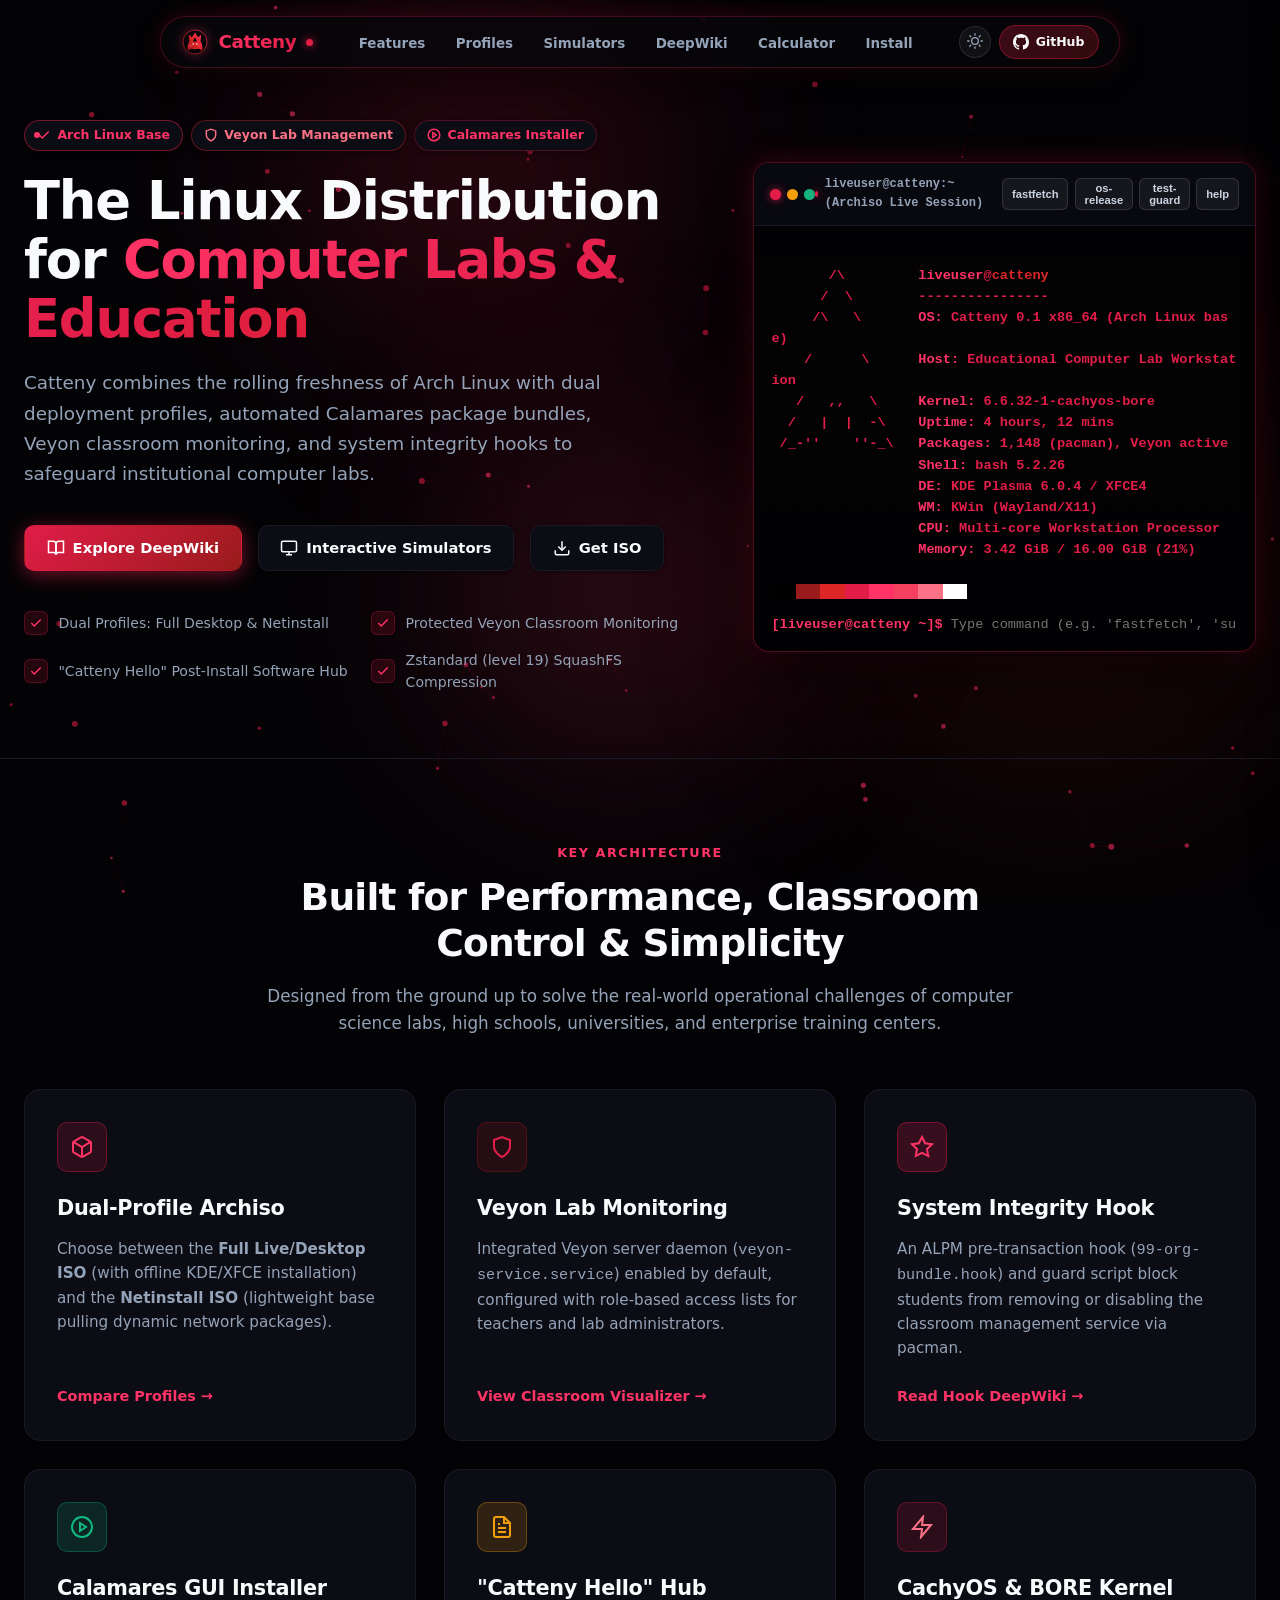
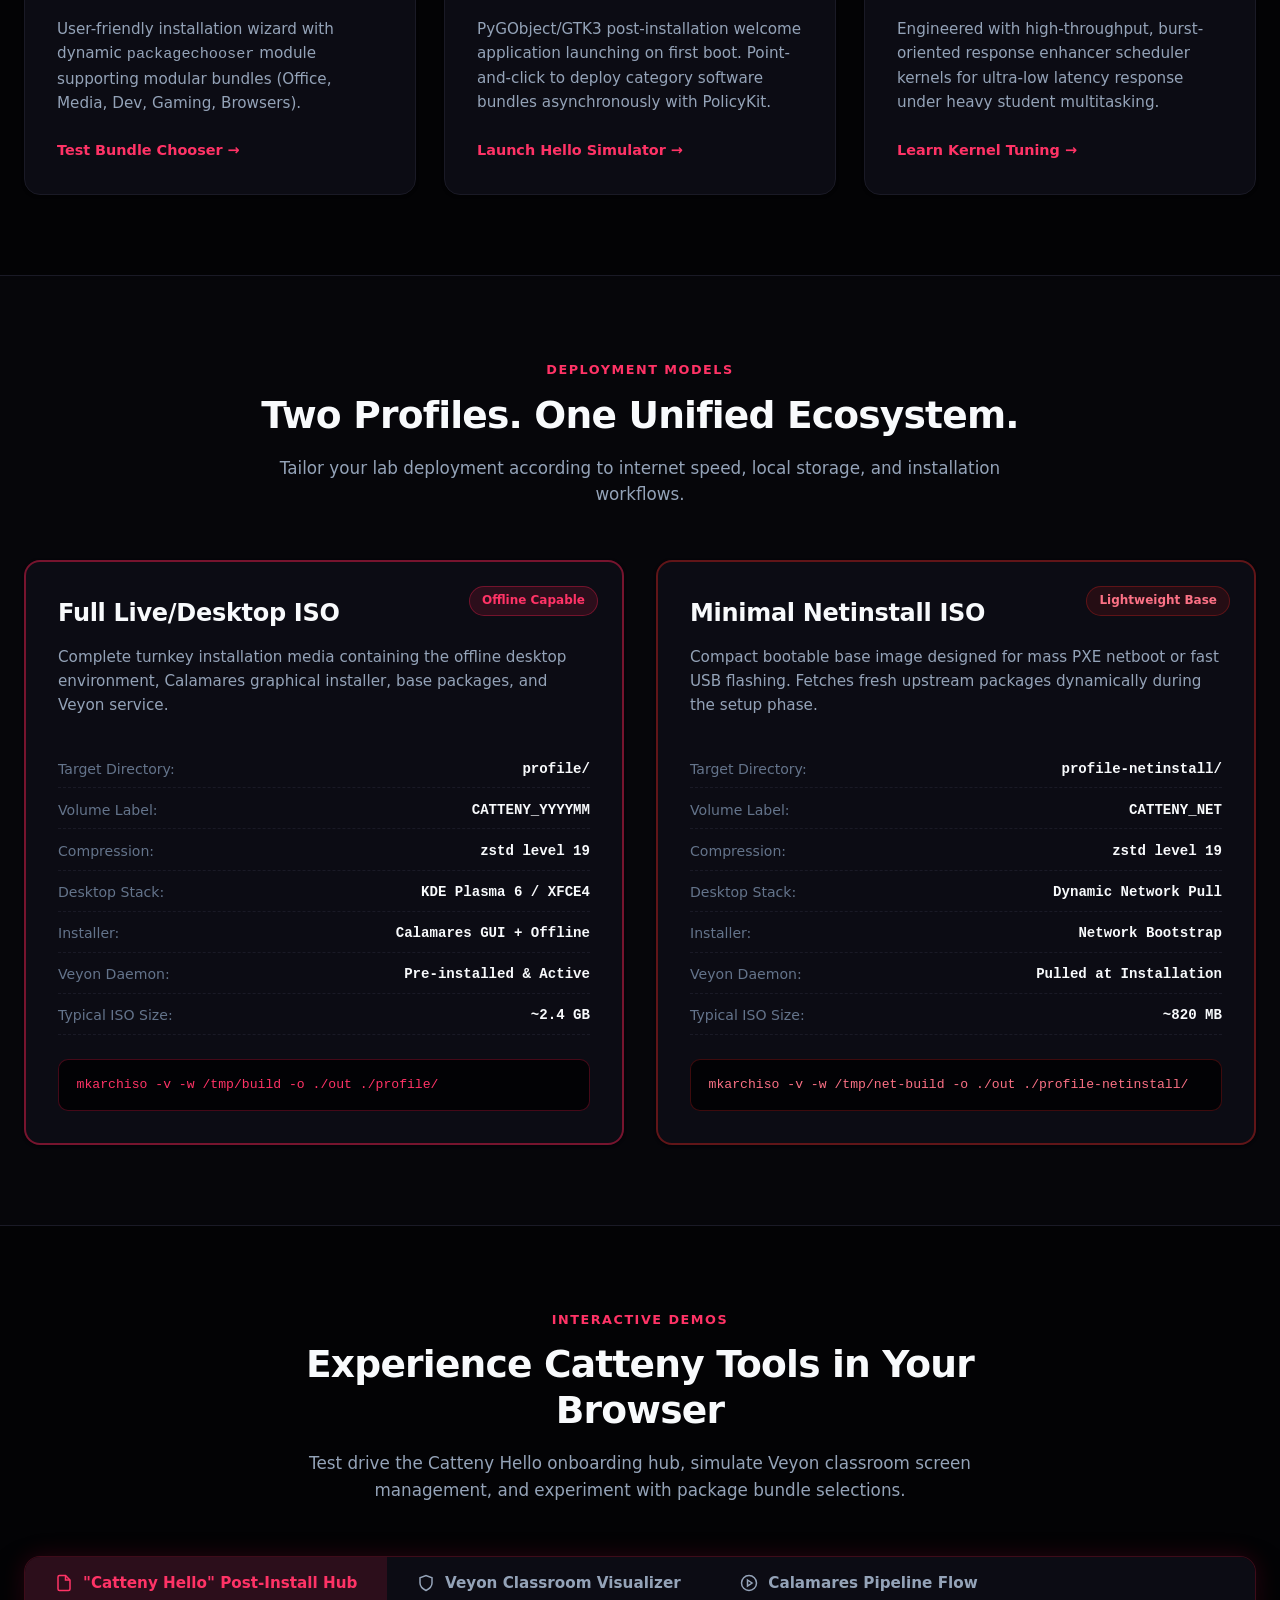
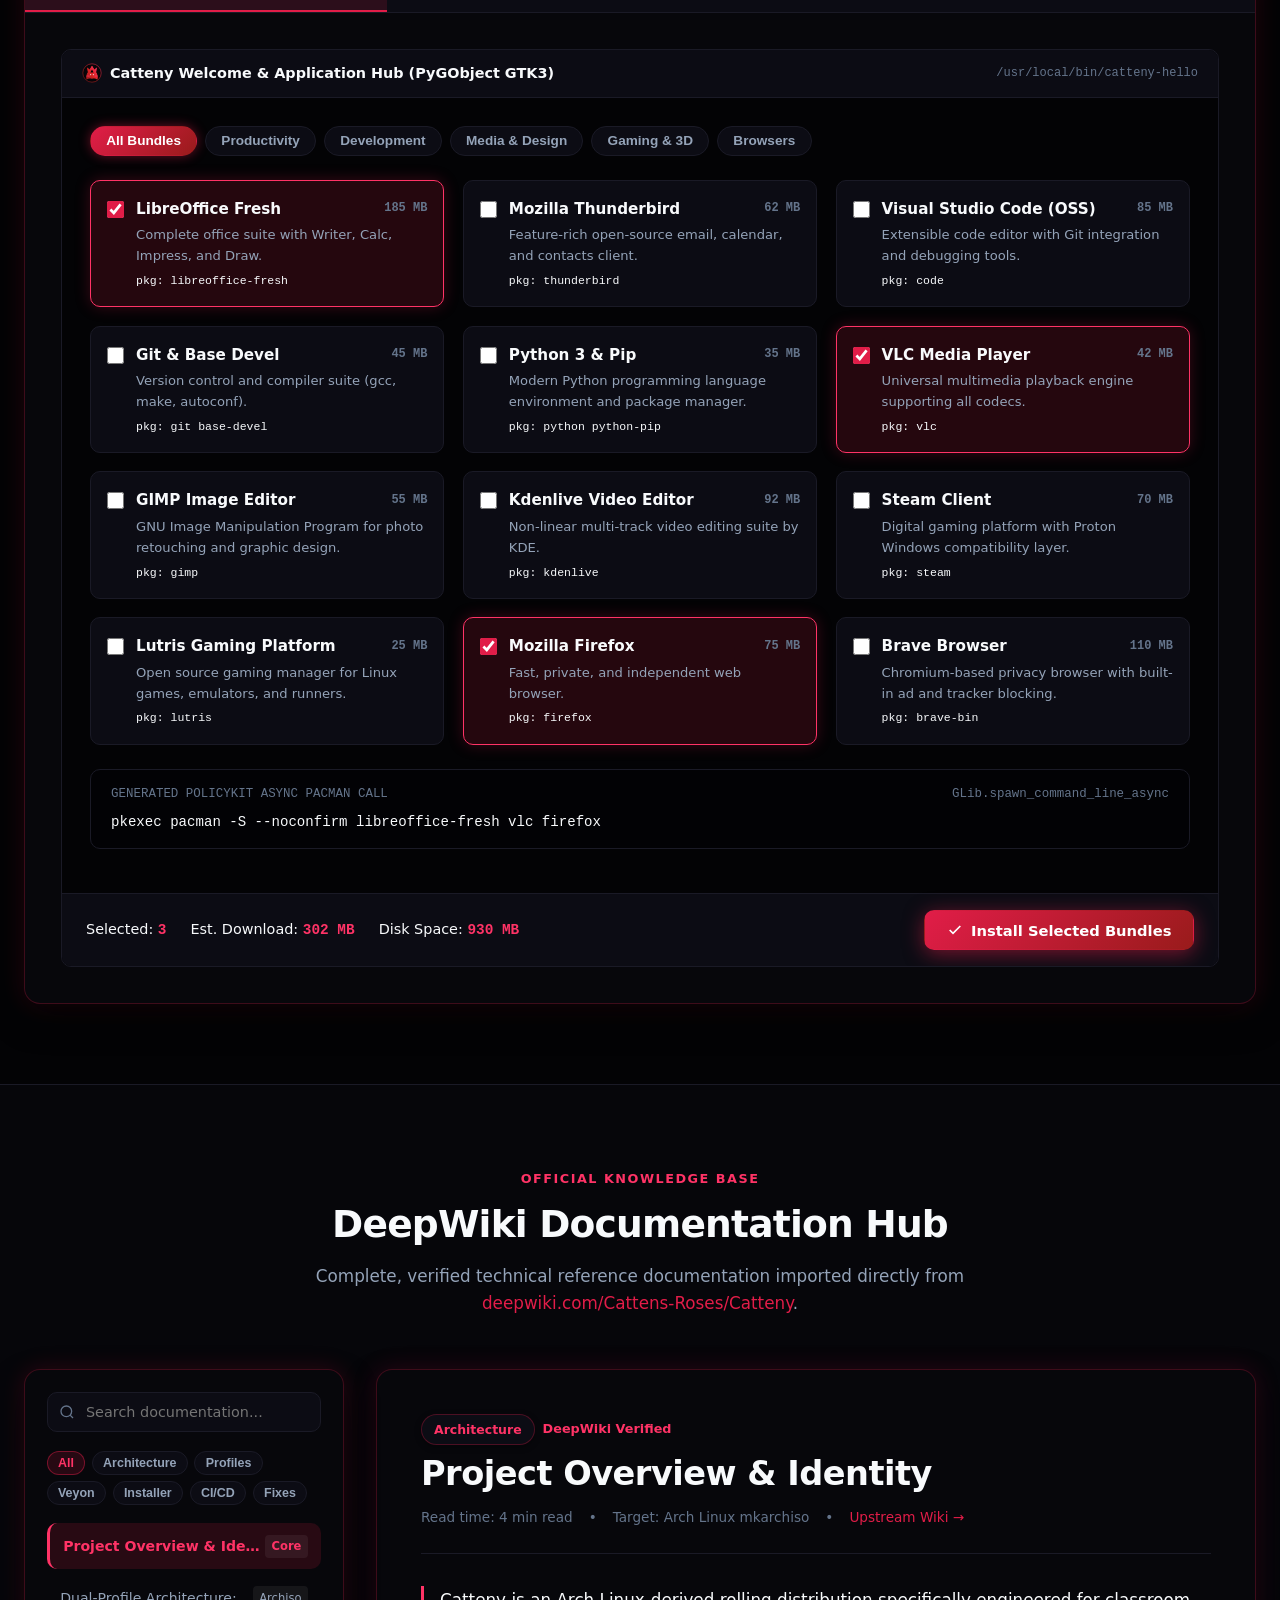
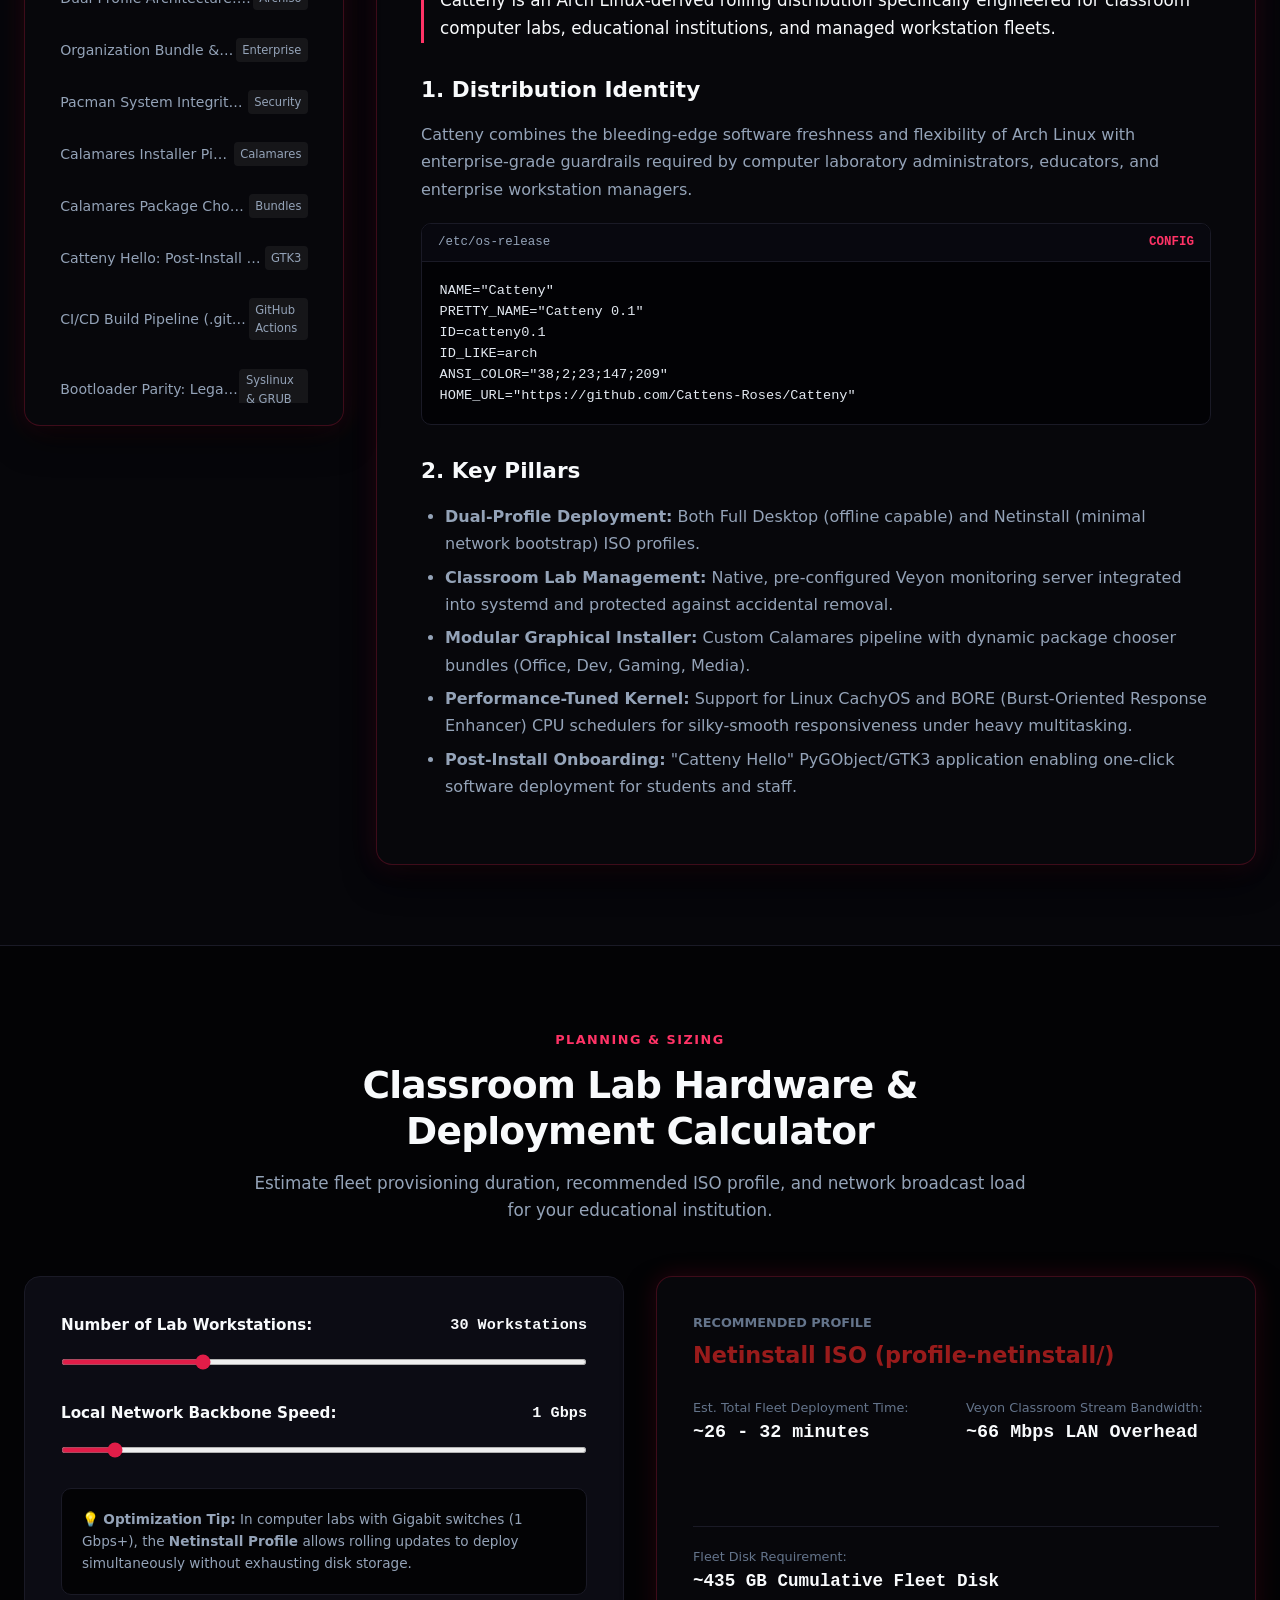
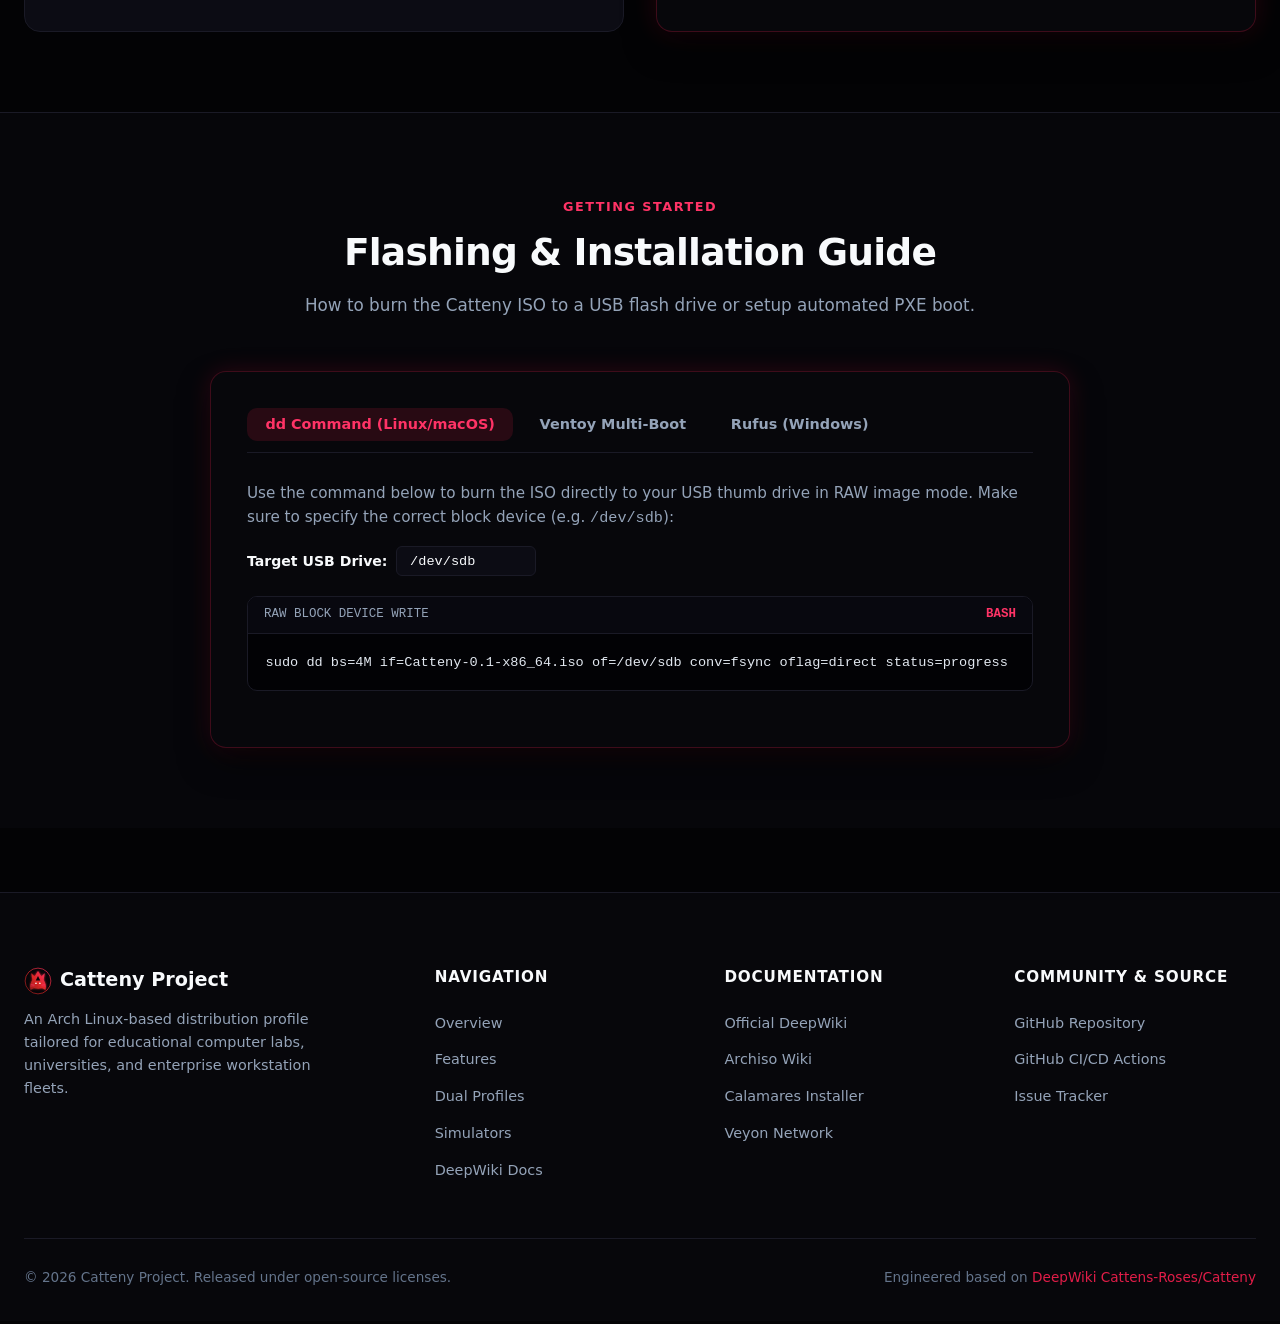
==== index.html @ 63fa97bc "Created the website. Added a new logo" ====
<!DOCTYPE html>
<html lang="en" data-theme="dark">
<head>
  <meta charset="UTF-8">
  <meta name="viewport" content="width=device-width, initial-scale=1.0">
  <title>Catteny — Arch Linux Distribution for Educational Labs & Workstations</title>
  <meta name="description" content="Catteny is an Arch Linux-based distribution optimized for computer labs and educational environments, featuring dual profiles, Veyon classroom monitoring, and Calamares installer.">
  <meta name="theme-color" content="#e11d48">

  <!-- OpenGraph / Social Sharing -->
  <meta property="og:type" content="website">
  <meta property="og:title" content="Catteny — Arch Linux for Educational Labs">
  <meta property="og:description" content="Rolling Arch Linux base, dual deployment profiles, Veyon classroom management, and Calamares graphical installer.">
  <meta property="og:image" content="assets/logo.svg">

  <link rel="icon" type="image/svg+xml" href="assets/logo.svg">
  <link rel="stylesheet" href="css/style.css">
</head>
<body>

  <!-- Background Interactive Cyber Canvas & Animated Aurora Orbs -->
  <canvas id="bg-canvas"></canvas>
  <div class="aurora-container" aria-hidden="true">
    <div class="aurora-orb aurora-1"></div>
    <div class="aurora-orb aurora-2"></div>
    <div class="aurora-orb aurora-3"></div>
  </div>

  <!-- ==================== Minimal Floating Pill Navigation Bar ==================== -->
  <header class="navbar-wrapper">
    <nav class="navbar-pill">
      <a href="#hero" class="brand-wrapper">
        <div class="brand-logo-glow">
          <img src="assets/logo.svg" alt="Catteny Logo" class="brand-logo">
        </div>
        <span class="brand-name">Catteny</span>
        <span class="live-dot" title="Rolling Release Arch Base"></span>
      </a>

      <ul class="nav-links">
        <li><a href="#features" class="nav-link">Features</a></li>
        <li><a href="#profiles" class="nav-link">Profiles</a></li>
        <li><a href="#simulators" class="nav-link">Simulators</a></li>
        <li><a href="#wiki" class="nav-link">DeepWiki</a></li>
        <li><a href="#calculator" class="nav-link">Calculator</a></li>
        <li><a href="#flashing" class="nav-link">Install</a></li>
      </ul>

      <div class="nav-actions">
        <button id="theme-toggle-btn" class="btn-icon-minimal" aria-label="Toggle Theme" title="Switch Theme">
          <span id="theme-icon-container">
            <svg width="16" height="16" viewBox="0 0 24 24" fill="none" stroke="currentColor" stroke-width="2"><circle cx="12" cy="12" r="5"></circle></svg>
          </span>
        </button>

        <a href="https://github.com/Cattens-Roses/Catteny" target="_blank" rel="noopener" class="btn-github-pill" title="View Source on GitHub">
          <svg width="16" height="16" viewBox="0 0 24 24" fill="currentColor">
            <path d="M12 0C5.37 0 0 5.37 0 12c0 5.31 3.435 9.795 8.205 11.385.6.105.825-.255.825-.57 0-.285-.015-1.23-.015-2.235-3.015.555-3.795-.735-4.035-1.41-.135-.345-.72-1.41-1.23-1.695-.42-.225-1.02-.78-.015-.795.945-.015 1.62.87 1.845 1.23 1.08 1.815 2.805 1.305 3.495.99.105-.78.42-1.305.765-1.605-2.67-.3-5.46-1.335-5.46-5.925 0-1.305.465-2.385 1.23-3.225-.12-.3-.54-1.53.12-3.18 0 0 1.005-.315 3.3 1.23.96-.27 1.98-.405 3-.405s2.04.135 3 .405c2.295-1.56 3.3-1.23 3.3-1.23.66 1.65.24 2.88.12 3.18.765.84 1.23 1.905 1.23 3.225 0 4.605-2.805 5.625-5.475 5.925.435.375.81 1.095.81 2.22 0 1.605-.015 2.895-.015 3.3 0 .315.225.69.825.57A12.02 12.02 0 0024 12c0-6.63-5.37-12-12-12z"/>
          </svg>
          <span id="gh-stars">GitHub</span>
        </a>

        <!-- Mobile Menu Toggle Button -->
        <button id="mobile-menu-btn" class="mobile-toggle-btn" aria-label="Open Navigation">
          <svg width="18" height="18" viewBox="0 0 24 24" fill="none" stroke="currentColor" stroke-width="2"><line x1="3" y1="12" x2="21" y2="12"></line><line x1="3" y1="6" x2="21" y2="6"></line><line x1="3" y1="18" x2="21" y2="18"></line></svg>
        </button>
      </div>
    </nav>
  </header>

  <!-- Mobile Drawer Menu -->
  <div id="mobile-drawer" class="mobile-drawer">
    <div class="drawer-header">
      <div style="display:flex; align-items:center; gap:0.5rem; font-weight:700;">
        <img src="assets/logo.svg" alt="Catteny" width="24" height="24">
        Catteny Navigation
      </div>
      <button id="mobile-close-btn" class="drawer-close">&times;</button>
    </div>
    <ul class="drawer-links">
      <li><a href="#features" class="drawer-link">Features</a></li>
      <li><a href="#profiles" class="drawer-link">Dual Profiles</a></li>
      <li><a href="#simulators" class="drawer-link">Simulators</a></li>
      <li><a href="#wiki" class="drawer-link">DeepWiki Docs</a></li>
      <li><a href="#calculator" class="drawer-link">Lab Calculator</a></li>
      <li><a href="#flashing" class="drawer-link">Install Guide</a></li>
    </ul>
  </div>

  <!-- ==================== Hero Section ==================== -->
  <section id="hero" class="hero-section">
    <div class="container hero-grid">
      <div class="hero-content">
        <div class="hero-badges">
          <span class="pill-badge pulse-badge">
            <span class="pulse-ring"></span>
            <svg width="14" height="14" viewBox="0 0 24 24" fill="none" stroke="currentColor" stroke-width="2.5"><polyline points="20 6 9 17 4 12"></polyline></svg>
            Arch Linux Base
          </span>
          <span class="pill-badge glow-badge">
            <svg width="14" height="14" viewBox="0 0 24 24" fill="none" stroke="currentColor" stroke-width="2.5"><path d="M12 22s8-4 8-10V5l-8-3-8 3v7c0 6 8 10 8 10z"></path></svg>
            Veyon Lab Management
          </span>
          <span class="pill-badge">
            <svg width="14" height="14" viewBox="0 0 24 24" fill="none" stroke="currentColor" stroke-width="2.5"><circle cx="12" cy="12" r="10"></circle><polygon points="10 8 16 12 10 16 10 8"></polygon></svg>
            Calamares Installer
          </span>
        </div>

        <h1 class="hero-title">
          The Linux Distribution for <span class="text-gradient shimmer-text">Computer Labs & Education</span>
        </h1>

        <p class="hero-subtitle">
          Catteny combines the rolling freshness of Arch Linux with dual deployment profiles, automated Calamares package bundles, Veyon classroom monitoring, and system integrity hooks to safeguard institutional computer labs.
        </p>

        <div class="hero-actions">
          <a href="#wiki" class="btn btn-primary btn-flashy">
            <span class="btn-shine"></span>
            <svg width="18" height="18" viewBox="0 0 24 24" fill="none" stroke="currentColor" stroke-width="2"><path d="M2 3h6a4 4 0 0 1 4 4v14a3 3 0 0 0-3-3H2z"></path><path d="M22 3h-6a4 4 0 0 0-4 4v14a3 3 0 0 1 3-3h7z"></path></svg>
            Explore DeepWiki
          </a>
          <a href="#simulators" class="btn btn-secondary btn-glow">
            <svg width="18" height="18" viewBox="0 0 24 24" fill="none" stroke="currentColor" stroke-width="2"><rect x="2" y="3" width="20" height="14" rx="2" ry="2"></rect><line x1="8" y1="21" x2="16" y2="21"></line><line x1="12" y1="17" x2="12" y2="21"></line></svg>
            Interactive Simulators
          </a>
          <a href="#flashing" class="btn btn-secondary">
            <svg width="18" height="18" viewBox="0 0 24 24" fill="none" stroke="currentColor" stroke-width="2"><path d="M21 15v4a2 2 0 0 1-2 2H5a2 2 0 0 1-2-2v-4"></path><polyline points="7 10 12 15 17 10"></polyline><line x1="12" y1="15" x2="12" y2="3"></line></svg>
            Get ISO
          </a>
        </div>

        <div class="hero-features-list">
          <div class="hero-feature-item">
            <div class="feature-icon-wrapper">
              <svg width="14" height="14" viewBox="0 0 24 24" fill="none" stroke="currentColor" stroke-width="2.5"><polyline points="20 6 9 17 4 12"></polyline></svg>
            </div>
            Dual Profiles: Full Desktop & Netinstall
          </div>
          <div class="hero-feature-item">
            <div class="feature-icon-wrapper">
              <svg width="14" height="14" viewBox="0 0 24 24" fill="none" stroke="currentColor" stroke-width="2.5"><polyline points="20 6 9 17 4 12"></polyline></svg>
            </div>
            Protected Veyon Classroom Monitoring
          </div>
          <div class="hero-feature-item">
            <div class="feature-icon-wrapper">
              <svg width="14" height="14" viewBox="0 0 24 24" fill="none" stroke="currentColor" stroke-width="2.5"><polyline points="20 6 9 17 4 12"></polyline></svg>
            </div>
            "Catteny Hello" Post-Install Software Hub
          </div>
          <div class="hero-feature-item">
            <div class="feature-icon-wrapper">
              <svg width="14" height="14" viewBox="0 0 24 24" fill="none" stroke="currentColor" stroke-width="2.5"><polyline points="20 6 9 17 4 12"></polyline></svg>
            </div>
            Zstandard (level 19) SquashFS Compression
          </div>
        </div>
      </div>

      <!-- Interactive Shell Terminal with Flashy Scanline & Cyber Border -->
      <div class="terminal-window cyber-terminal">
        <div class="terminal-scanline"></div>
        <div class="terminal-header">
          <div class="terminal-dots">
            <span class="terminal-dot dot-red"></span>
            <span class="terminal-dot dot-yellow"></span>
            <span class="terminal-dot dot-green"></span>
          </div>
          <div class="terminal-title">
            <span class="terminal-status-light"></span> liveuser@catteny:~ (Archiso Live Session)
          </div>
          <div class="terminal-quick-cmds">
            <button class="cmd-pill" data-cmd="fastfetch">fastfetch</button>
            <button class="cmd-pill" data-cmd="cat /etc/os-release">os-release</button>
            <button class="cmd-pill" data-cmd="sudo pacman -R veyon">test-guard</button>
            <button class="cmd-pill" data-cmd="help">help</button>
          </div>
        </div>
        <div id="term-body" class="terminal-body">
          <div id="term-output" class="terminal-output"></div>
          <div class="terminal-prompt-line">
            <span class="prompt-prefix">[liveuser@catteny ~]$</span>
            <input type="text" id="term-input" class="terminal-input" placeholder="Type command (e.g. 'fastfetch', 'sudo pacman -R veyon', 'help')..." autocomplete="off" spellcheck="false">
          </div>
        </div>
      </div>
    </div>
  </section>

  <!-- ==================== Core Pillars & Features ==================== -->
  <section id="features" class="section">
    <div class="container">
      <div class="section-header">
        <span class="section-tag">Key Architecture</span>
        <h2 class="section-title">Built for Performance, Classroom Control & Simplicity</h2>
        <p class="section-subtitle">
          Designed from the ground up to solve the real-world operational challenges of computer science labs, high schools, universities, and enterprise training centers.
        </p>
      </div>

      <div class="grid-3">
        <div class="card card-glow-hover">
          <div class="card-shine"></div>
          <div class="card-icon">
            <svg width="24" height="24" viewBox="0 0 24 24" fill="none" stroke="currentColor" stroke-width="2"><path d="M21 16V8a2 2 0 0 0-1-1.73l-7-4a2 2 0 0 0-2 0l-7 4A2 2 0 0 0 3 8v8a2 2 0 0 0 1 1.73l7 4a2 2 0 0 0 2 0l7-4A2 2 0 0 0 21 16z"></path><polyline points="3.27 6.96 12 12.01 20.73 6.96"></polyline><line x1="12" y1="22.08" x2="12" y2="12"></line></svg>
          </div>
          <h3 class="card-title">Dual-Profile Archiso</h3>
          <p class="card-desc">
            Choose between the <strong>Full Live/Desktop ISO</strong> (with offline KDE/XFCE installation) and the <strong>Netinstall ISO</strong> (lightweight base pulling dynamic network packages).
          </p>
          <a href="#profiles" class="card-action-link">Compare Profiles &rarr;</a>
        </div>

        <div class="card card-glow-hover">
          <div class="card-shine"></div>
          <div class="card-icon icon-secondary">
            <svg width="24" height="24" viewBox="0 0 24 24" fill="none" stroke="currentColor" stroke-width="2"><path d="M12 22s8-4 8-10V5l-8-3-8 3v7c0 6 8 10 8 10z"></path></svg>
          </div>
          <h3 class="card-title">Veyon Lab Monitoring</h3>
          <p class="card-desc">
            Integrated Veyon server daemon (<code>veyon-service.service</code>) enabled by default, configured with role-based access lists for teachers and lab administrators.
          </p>
          <a href="#simulators" class="card-action-link">View Classroom Visualizer &rarr;</a>
        </div>

        <div class="card card-glow-hover">
          <div class="card-shine"></div>
          <div class="card-icon icon-red">
            <svg width="24" height="24" viewBox="0 0 24 24" fill="none" stroke="currentColor" stroke-width="2"><polygon points="12 2 15.09 8.26 22 9.27 17 14.14 18.18 21.02 12 17.77 5.82 21.02 7 14.14 2 9.27 8.91 8.26 12 2"></polygon></svg>
          </div>
          <h3 class="card-title">System Integrity Hook</h3>
          <p class="card-desc">
            An ALPM pre-transaction hook (<code>99-org-bundle.hook</code>) and guard script block students from removing or disabling the classroom management service via pacman.
          </p>
          <a href="#wiki" class="card-action-link">Read Hook DeepWiki &rarr;</a>
        </div>

        <div class="card card-glow-hover">
          <div class="card-shine"></div>
          <div class="card-icon icon-green">
            <svg width="24" height="24" viewBox="0 0 24 24" fill="none" stroke="currentColor" stroke-width="2"><circle cx="12" cy="12" r="10"></circle><polygon points="10 8 16 12 10 16 10 8"></polygon></svg>
          </div>
          <h3 class="card-title">Calamares GUI Installer</h3>
          <p class="card-desc">
            User-friendly installation wizard with dynamic <code>packagechooser</code> module supporting modular bundles (Office, Media, Dev, Gaming, Browsers).
          </p>
          <a href="#simulators" class="card-action-link">Test Bundle Chooser &rarr;</a>
        </div>

        <div class="card card-glow-hover">
          <div class="card-shine"></div>
          <div class="card-icon icon-amber">
            <svg width="24" height="24" viewBox="0 0 24 24" fill="none" stroke="currentColor" stroke-width="2"><path d="M14 2H6a2 2 0 0 0-2 2v16a2 2 0 0 0 2 2h12a2 2 0 0 0 2-2V8z"></path><polyline points="14 2 14 8 20 8"></polyline><line x1="16" y1="13" x2="8" y2="13"></line><line x1="16" y1="17" x2="8" y2="17"></line><polyline points="10 9 9 9 8 9"></polyline></svg>
          </div>
          <h3 class="card-title">"Catteny Hello" Hub</h3>
          <p class="card-desc">
            PyGObject/GTK3 post-installation welcome application launching on first boot. Point-and-click to deploy category software bundles asynchronously with PolicyKit.
          </p>
          <a href="#simulators" class="card-action-link">Launch Hello Simulator &rarr;</a>
        </div>

        <div class="card card-glow-hover">
          <div class="card-shine"></div>
          <div class="card-icon icon-cyan">
            <svg width="24" height="24" viewBox="0 0 24 24" fill="none" stroke="currentColor" stroke-width="2"><polygon points="13 2 3 14 12 14 11 22 21 10 12 10 13 2"></polygon></svg>
          </div>
          <h3 class="card-title">CachyOS & BORE Kernel</h3>
          <p class="card-desc">
            Engineered with high-throughput, burst-oriented response enhancer scheduler kernels for ultra-low latency response under heavy student multitasking.
          </p>
          <a href="#wiki" class="card-action-link">Learn Kernel Tuning &rarr;</a>
        </div>
      </div>
    </div>
  </section>

  <!-- ==================== Dual Profile Matrix ==================== -->
  <section id="profiles" class="section section-tinted">
    <div class="container">
      <div class="section-header">
        <span class="section-tag">Deployment Models</span>
        <h2 class="section-title">Two Profiles. One Unified Ecosystem.</h2>
        <p class="section-subtitle">
          Tailor your lab deployment according to internet speed, local storage, and installation workflows.
        </p>
      </div>

      <div class="grid-2">
        <!-- Full Profile -->
        <div class="card profile-card full-profile card-glow-hover">
          <div class="card-shine"></div>
          <span class="profile-badge badge-blue">Offline Capable</span>
          <h3 class="card-title" style="font-size:1.5rem; display:flex; align-items:center; gap:0.5rem;">
            Full Live/Desktop ISO
          </h3>
          <p class="card-desc">
            Complete turnkey installation media containing the offline desktop environment, Calamares graphical installer, base packages, and Veyon service.
          </p>

          <ul class="spec-list">
            <li class="spec-item"><span class="spec-label">Target Directory:</span><span class="spec-value">profile/</span></li>
            <li class="spec-item"><span class="spec-label">Volume Label:</span><span class="spec-value">CATTENY_YYYYMM</span></li>
            <li class="spec-item"><span class="spec-label">Compression:</span><span class="spec-value">zstd level 19</span></li>
            <li class="spec-item"><span class="spec-label">Desktop Stack:</span><span class="spec-value">KDE Plasma 6 / XFCE4</span></li>
            <li class="spec-item"><span class="spec-label">Installer:</span><span class="spec-value">Calamares GUI + Offline</span></li>
            <li class="spec-item"><span class="spec-label">Veyon Daemon:</span><span class="spec-value">Pre-installed & Active</span></li>
            <li class="spec-item"><span class="spec-label">Typical ISO Size:</span><span class="spec-value">~2.4 GB</span></li>
          </ul>

          <div class="code-terminal-snippet">
            mkarchiso -v -w /tmp/build -o ./out ./profile/
          </div>
        </div>

        <!-- Netinstall Profile -->
        <div class="card profile-card net-profile card-glow-hover">
          <div class="card-shine"></div>
          <span class="profile-badge badge-purple">Lightweight Base</span>
          <h3 class="card-title" style="font-size:1.5rem; display:flex; align-items:center; gap:0.5rem;">
            Minimal Netinstall ISO
          </h3>
          <p class="card-desc">
            Compact bootable base image designed for mass PXE netboot or fast USB flashing. Fetches fresh upstream packages dynamically during the setup phase.
          </p>

          <ul class="spec-list">
            <li class="spec-item"><span class="spec-label">Target Directory:</span><span class="spec-value">profile-netinstall/</span></li>
            <li class="spec-item"><span class="spec-label">Volume Label:</span><span class="spec-value">CATTENY_NET</span></li>
            <li class="spec-item"><span class="spec-label">Compression:</span><span class="spec-value">zstd level 19</span></li>
            <li class="spec-item"><span class="spec-label">Desktop Stack:</span><span class="spec-value">Dynamic Network Pull</span></li>
            <li class="spec-item"><span class="spec-label">Installer:</span><span class="spec-value">Network Bootstrap</span></li>
            <li class="spec-item"><span class="spec-label">Veyon Daemon:</span><span class="spec-value">Pulled at Installation</span></li>
            <li class="spec-item"><span class="spec-label">Typical ISO Size:</span><span class="spec-value">~820 MB</span></li>
          </ul>

          <div class="code-terminal-snippet snippet-purple">
            mkarchiso -v -w /tmp/net-build -o ./out ./profile-netinstall/
          </div>
        </div>
      </div>
    </div>
  </section>

  <!-- ==================== Interactive Simulators Section ==================== -->
  <section id="simulators" class="section">
    <div class="container">
      <div class="section-header">
        <span class="section-tag">Interactive Demos</span>
        <h2 class="section-title">Experience Catteny Tools in Your Browser</h2>
        <p class="section-subtitle">
          Test drive the Catteny Hello onboarding hub, simulate Veyon classroom screen management, and experiment with package bundle selections.
        </p>
      </div>

      <div class="sim-container glow-box">
        <!-- Tab Navigation -->
        <div class="sim-nav">
          <button class="sim-tab-btn active" data-tab="hello">
            <svg width="18" height="18" viewBox="0 0 24 24" fill="none" stroke="currentColor" stroke-width="2"><path d="M14 2H6a2 2 0 0 0-2 2v16a2 2 0 0 0 2 2h12a2 2 0 0 0 2-2V8z"></path><polyline points="14 2 14 8 20 8"></polyline></svg>
            "Catteny Hello" Post-Install Hub
          </button>
          <button class="sim-tab-btn" data-tab="veyon">
            <svg width="18" height="18" viewBox="0 0 24 24" fill="none" stroke="currentColor" stroke-width="2"><path d="M12 22s8-4 8-10V5l-8-3-8 3v7c0 6 8 10 8 10z"></path></svg>
            Veyon Classroom Visualizer
          </button>
          <button class="sim-tab-btn" data-tab="calamares">
            <svg width="18" height="18" viewBox="0 0 24 24" fill="none" stroke="currentColor" stroke-width="2"><circle cx="12" cy="12" r="10"></circle><polygon points="10 8 16 12 10 16 10 8"></polygon></svg>
            Calamares Pipeline Flow
          </button>
        </div>

        <!-- Panel 1: Catteny Hello Simulator -->
        <div id="panel-hello" class="sim-panel active">
          <div class="app-mockup">
            <div class="app-mockup-header">
              <div style="display:flex; align-items:center; gap:0.5rem; font-weight:700; font-size:0.9rem;">
                <img src="assets/logo.svg" width="20" height="20" alt="icon">
                Catteny Welcome & Application Hub (PyGObject GTK3)
              </div>
              <div style="font-size:0.75rem; color:var(--text-dim); font-family:var(--font-mono);">
                /usr/local/bin/catteny-hello
              </div>
            </div>

            <div class="app-mockup-body">
              <div class="category-chips">
                <button class="category-chip active" data-cat="All">All Bundles</button>
                <button class="category-chip" data-cat="Productivity">Productivity</button>
                <button class="category-chip" data-cat="Development">Development</button>
                <button class="category-chip" data-cat="Media">Media & Design</button>
                <button class="category-chip" data-cat="Gaming">Gaming & 3D</button>
                <button class="category-chip" data-cat="Internet">Browsers</button>
              </div>

              <!-- Packages Grid -->
              <div id="catalog-grid" class="catalog-grid"></div>

              <!-- Generated Pacman Command Bar -->
              <div class="pacman-cmd-bar">
                <div style="display:flex; justify-content:space-between; font-size:0.78rem; color:var(--text-dim); margin-bottom:0.35rem; font-family:var(--font-mono);">
                  <span>GENERATED POLICYKIT ASYNC PACMAN CALL</span>
                  <span>GLib.spawn_command_line_async</span>
                </div>
                <code id="generated-pacman-cmd" style="font-family:var(--font-mono); color:var(--accent-cyan); font-size:0.88rem; display:block; word-break:break-all;"></code>
              </div>

              <!-- Installation Progress Simulator -->
              <div id="install-progress-box" style="display:none; margin-bottom:1rem; background:var(--bg-card); padding:1rem; border-radius:var(--radius-md); border:1px solid var(--border);">
                <div style="display:flex; justify-content:space-between; font-size:0.85rem; margin-bottom:0.5rem;">
                  <span id="install-status-text">Preparing installation...</span>
                </div>
                <div style="width:100%; height:8px; background:var(--border); border-radius:4px; overflow:hidden;">
                  <div id="install-progress-bar" style="width:0%; height:100%; background:linear-gradient(90deg, var(--primary), var(--secondary)); transition:width 0.2s ease;"></div>
                </div>
              </div>
            </div>

            <div class="app-summary-bar">
              <div class="calc-stats">
                <div>Selected: <span id="selected-pkgs-count" class="calc-stat-val">3</span></div>
                <div>Est. Download: <span id="total-download-size" class="calc-stat-val">302 MB</span></div>
                <div>Disk Space: <span id="total-install-size" class="calc-stat-val">900 MB</span></div>
              </div>
              <button id="simulate-install-btn" class="btn btn-primary btn-flashy">
                <span class="btn-shine"></span>
                <svg width="16" height="16" viewBox="0 0 24 24" fill="none" stroke="currentColor" stroke-width="2.5"><polyline points="20 6 9 17 4 12"></polyline></svg>
                Install Selected Bundles
              </button>
            </div>
          </div>
        </div>

        <!-- Panel 2: Veyon Classroom Visualizer -->
        <div id="panel-veyon" class="sim-panel">
          <div class="veyon-grid">
            <!-- Left Console -->
            <div class="teacher-console">
              <div style="display:flex; align-items:center; gap:0.5rem; margin-bottom:1rem; font-weight:700; color:var(--accent-cyan);">
                <svg width="20" height="20" viewBox="0 0 24 24" fill="none" stroke="currentColor" stroke-width="2"><path d="M12 22s8-4 8-10V5l-8-3-8 3v7c0 6 8 10 8 10z"></path></svg>
                Veyon Maestro Console
              </div>
              <p style="font-size:0.82rem; color:var(--text-muted); margin-bottom:1.25rem;">
                Managing Classroom Lab <strong>CS-LAB-4</strong> (12 workstations online).
              </p>

              <div style="display:flex; flex-direction:column; gap:0.6rem;">
                <button id="btn-lock-lab" class="btn btn-secondary btn-glow" style="justify-content:flex-start;">
                  🔒 Lock All Student Screens
                </button>
                <button id="btn-unlock-lab" class="btn btn-secondary" style="justify-content:flex-start;">
                  🔓 Unlock All Screens
                </button>
                <button id="btn-broadcast-lab" class="btn btn-secondary" style="justify-content:flex-start;">
                  📡 Broadcast Teacher Display
                </button>
                <button id="btn-sim-hack" class="btn btn-hack-warning" style="justify-content:flex-start; margin-top:0.5rem;">
                  ⚠️ Student tries: pacman -R veyon
                </button>
              </div>

              <div style="margin-top:1.5rem; padding-top:1rem; border-top:1px solid var(--border); font-size:0.75rem; color:var(--text-dim);">
                <div>Service: <code>veyon-service.service</code></div>
                <div>Status: <span style="color:#10b981; font-weight:700;">active (running)</span></div>
                <div>Hook: <code>99-org-bundle.hook</code></div>
              </div>
            </div>

            <!-- Right Lab Workstations Grid -->
            <div>
              <div style="display:flex; justify-content:space-between; align-items:center; margin-bottom:1rem;">
                <h4 style="font-size:1rem; font-weight:700;">Monitored Workstation Nodes</h4>
                <span class="pill-badge" style="color:#10b981; border-color:rgba(16, 185, 129, 0.3);">
                  <span class="pulse-dot"></span> 12 / 12 Protected
                </span>
              </div>
              <div id="veyon-lab-grid" class="lab-computers-grid"></div>
            </div>
          </div>
        </div>

        <!-- Panel 3: Calamares Pipeline -->
        <div id="panel-calamares" class="sim-panel">
          <div style="max-width:850px; margin:0 auto;">
            <h3 style="font-size:1.3rem; margin-bottom:0.75rem;">Calamares Modular Execution Pipeline</h3>
            <p style="color:var(--text-muted); font-size:0.95rem; margin-bottom:2rem;">
              Calamares bifurcates system installation into an interactive user presentation queue and an isolated chroot execution queue governed by <code>settings.conf</code>.
            </p>

            <div style="display:flex; flex-direction:column; gap:1rem;">
              <div class="pipeline-phase-card">
                <div style="font-size:0.8rem; font-weight:700; color:var(--accent-cyan); margin-bottom:0.6rem;">PHASE 1: PRESENTATION QUEUE (UI)</div>
                <div style="display:flex; flex-wrap:wrap; gap:0.5rem;">
                  <span class="pill-badge">1. welcome</span>
                  <span class="pill-badge">2. keyboard</span>
                  <span class="pill-badge">3. partition</span>
                  <span class="pill-badge">4. users</span>
                  <span class="pill-badge" style="border-color:var(--primary); color:#ffffff; background:var(--primary);">5. packagechooser</span>
                  <span class="pill-badge">6. summary</span>
                </div>
              </div>

              <div class="pipeline-connector">&darr;</div>

              <div class="pipeline-phase-card">
                <div style="font-size:0.8rem; font-weight:700; color:var(--secondary); margin-bottom:0.6rem;">PHASE 2: GLOBALSTORAGE SERIALIZATION</div>
                <p style="font-size:0.85rem; color:var(--text-muted); font-family:var(--font-mono);">
                  GlobalStorage.set("packagechooser_packagechooser", ["libreoffice-fresh", "thunderbird", "vlc", "steam"])
                </p>
              </div>

              <div class="pipeline-connector">&darr;</div>

              <div class="pipeline-phase-card">
                <div style="font-size:0.8rem; font-weight:700; color:#10b981; margin-bottom:0.6rem;">PHASE 3: CHROOT EXECUTION QUEUE (/target)</div>
                <div style="display:flex; flex-wrap:wrap; gap:0.5rem;">
                  <span class="pill-badge">mount</span>
                  <span class="pill-badge">fstab</span>
                  <span class="pill-badge">machineid</span>
                  <span class="pill-badge">initcpio</span>
                  <span class="pill-badge" style="border-color:#10b981; color:#ffffff; background:#10b981;">packages (pacman execution)</span>
                  <span class="pill-badge">bootloader (grub/syslinux)</span>
                  <span class="pill-badge">services-systemd (veyon)</span>
                  <span class="pill-badge">umount</span>
                </div>
              </div>
            </div>
          </div>
        </div>
      </div>
    </div>
  </section>

  <!-- ==================== DeepWiki Documentation Explorer ==================== -->
  <section id="wiki" class="section section-tinted">
    <div class="container">
      <div class="section-header">
        <span class="section-tag">Official Knowledge Base</span>
        <h2 class="section-title">DeepWiki Documentation Hub</h2>
        <p class="section-subtitle">
          Complete, verified technical reference documentation imported directly from <a href="https://deepwiki.com/Cattens-Roses/Catteny" target="_blank" rel="noopener">deepwiki.com/Cattens-Roses/Catteny</a>.
        </p>
      </div>

      <div class="wiki-layout">
        <!-- Sidebar Navigation & Filters -->
        <aside class="wiki-sidebar glow-box">
          <div class="wiki-search-box">
            <svg class="wiki-search-icon" width="16" height="16" viewBox="0 0 24 24" fill="none" stroke="currentColor" stroke-width="2"><circle cx="11" cy="11" r="8"></circle><line x1="21" y1="21" x2="16.65" y2="16.65"></line></svg>
            <input type="text" id="wiki-search" class="wiki-search-input" placeholder="Search documentation...">
          </div>

          <div class="wiki-category-filter">
            <button class="filter-btn active" data-cat="All">All</button>
            <button class="filter-btn" data-cat="Architecture">Architecture</button>
            <button class="filter-btn" data-cat="Profiles">Profiles</button>
            <button class="filter-btn" data-cat="Veyon & Security">Veyon</button>
            <button class="filter-btn" data-cat="Installer">Installer</button>
            <button class="filter-btn" data-cat="CI/CD Pipeline">CI/CD</button>
            <button class="filter-btn" data-cat="Troubleshooting">Fixes</button>
          </div>

          <div id="wiki-articles-list" class="wiki-articles-list"></div>
        </aside>

        <!-- Main Article Content Pane -->
        <main id="wiki-article-content" class="wiki-content-pane glow-box">
          <!-- Dynamic article injected by app.js -->
        </main>
      </div>
    </div>
  </section>

  <!-- ==================== Lab Deployment & Hardware Calculator ==================== -->
  <section id="calculator" class="section">
    <div class="container">
      <div class="section-header">
        <span class="section-tag">Planning & Sizing</span>
        <h2 class="section-title">Classroom Lab Hardware & Deployment Calculator</h2>
        <p class="section-subtitle">
          Estimate fleet provisioning duration, recommended ISO profile, and network broadcast load for your educational institution.
        </p>
      </div>

      <div class="calc-container">
        <!-- Input Sliders -->
        <div class="calc-controls card-glow-hover">
          <div class="control-group">
            <label>
              <span>Number of Lab Workstations:</span>
              <span id="calc-seats-val" style="color:var(--accent-cyan); font-family:var(--font-mono);">30 Workstations</span>
            </label>
            <input type="range" id="calc-seats" class="range-slider" min="5" max="100" value="30" step="5">
          </div>

          <div class="control-group">
            <label>
              <span>Local Network Backbone Speed:</span>
              <span id="calc-speed-val" style="color:var(--accent-cyan); font-family:var(--font-mono);">1 Gbps</span>
            </label>
            <input type="range" id="calc-speed" class="range-slider" min="100" max="10000" value="1000" step="100">
          </div>

          <div class="calc-tip-box">
            💡 <strong>Optimization Tip:</strong> In computer labs with Gigabit switches (1 Gbps+), the <strong>Netinstall Profile</strong> allows rolling updates to deploy simultaneously without exhausting disk storage.
          </div>
        </div>

        <!-- Calculated Output Results -->
        <div class="calc-results glow-box">
          <div>
            <div style="font-size:0.8rem; font-weight:700; color:var(--text-dim); text-transform:uppercase; margin-bottom:0.25rem;">RECOMMENDED PROFILE</div>
            <div id="res-profile" style="font-size:1.4rem; font-weight:800; color:var(--primary); margin-bottom:1.5rem;">
              Netinstall ISO (profile-netinstall/)
            </div>

            <div style="display:grid; grid-template-columns:1fr 1fr; gap:1.25rem;">
              <div>
                <div style="font-size:0.8rem; color:var(--text-dim);">Est. Total Fleet Deployment Time:</div>
                <div id="res-time" style="font-size:1.15rem; font-weight:700; color:var(--text-main); font-family:var(--font-mono);">~8 - 14 minutes</div>
              </div>
              <div>
                <div style="font-size:0.8rem; color:var(--text-dim);">Veyon Classroom Stream Bandwidth:</div>
                <div id="res-bandwidth" style="font-size:1.15rem; font-weight:700; color:var(--text-main); font-family:var(--font-mono);">~66 Mbps LAN Overhead</div>
              </div>
            </div>
          </div>

          <div style="margin-top:1.5rem; padding-top:1.25rem; border-top:1px solid var(--border);">
            <div style="font-size:0.8rem; color:var(--text-dim);">Fleet Disk Requirement:</div>
            <div id="res-storage" style="font-size:1.1rem; font-weight:700; color:var(--accent-cyan); font-family:var(--font-mono);">~435 GB Cumulative Fleet Disk</div>
          </div>
        </div>
      </div>
    </div>
  </section>

  <!-- ==================== Flashing & Getting Started Guide ==================== -->
  <section id="flashing" class="section section-tinted">
    <div class="container">
      <div class="section-header">
        <span class="section-tag">Getting Started</span>
        <h2 class="section-title">Flashing & Installation Guide</h2>
        <p class="section-subtitle">
          How to burn the Catteny ISO to a USB flash drive or setup automated PXE boot.
        </p>
      </div>

      <div style="max-width:860px; margin:0 auto;" class="glow-box flash-container">
        <div class="flash-tab-nav">
          <button class="flash-tab-btn active" data-tool="dd">dd Command (Linux/macOS)</button>
          <button class="flash-tab-btn" data-tool="ventoy">Ventoy Multi-Boot</button>
          <button class="flash-tab-btn" data-tool="rufus">Rufus (Windows)</button>
        </div>

        <div id="flash-dd" class="flash-panel active">
          <p style="margin-bottom:1rem; color:var(--text-muted); font-size:0.95rem;">
            Use the command below to burn the ISO directly to your USB thumb drive in RAW image mode. Make sure to specify the correct block device (e.g. <code>/dev/sdb</code>):
          </p>

          <div style="margin-bottom:1rem; display:flex; gap:0.5rem; align-items:center;">
            <label style="font-size:0.88rem; font-weight:600;">Target USB Drive:</label>
            <input type="text" id="dd-drive-input" value="/dev/sdb" class="drive-input">
          </div>

          <div class="code-preview">
            <div class="code-header">
              <span>RAW BLOCK DEVICE WRITE</span>
              <span class="lang-tag">BASH</span>
            </div>
            <pre><code id="dd-generated-cmd">sudo dd bs=4M if=Catteny-0.1-x86_64.iso of=/dev/sdb conv=fsync oflag=direct status=progress</code></pre>
          </div>
        </div>

        <div id="flash-ventoy" class="flash-panel" style="display:none;">
          <p style="color:var(--text-muted); line-height:1.7;">
            <strong>Ventoy</strong> is the recommended utility for computer lab administrators:
            <br>1. Format your USB drive with Ventoy (<a href="https://www.ventoy.net" target="_blank" rel="noopener">ventoy.net</a>).
            <br>2. Simply copy <code>Catteny-0.1-x86_64.iso</code> into the Ventoy USB partition.
            <br>3. Boot any UEFI or legacy BIOS workstation directly from the menu.
          </p>
        </div>

        <div id="flash-rufus" class="flash-panel" style="display:none;">
          <p style="color:var(--text-muted); line-height:1.7;">
            When using <strong>Rufus</strong> on Windows:
            <br>1. Select your USB drive and point to the Catteny ISO image.
            <br>2. Partition scheme: <code>GPT</code> for modern UEFI or <code>MBR</code> for legacy BIOS.
            <br>3. <strong>Crucial:</strong> When prompted, choose <strong>"Write in DD Image mode"</strong> to ensure Archiso hybrid partitions are written correctly without corruption.
          </p>
        </div>
      </div>
    </div>
  </section>

  <!-- ==================== Security Alert Modal ==================== -->
  <div id="security-alert-modal" class="modal-overlay">
    <div class="modal-card modal-cyber-border">
      <button id="modal-close-btn" class="modal-close">&times;</button>
      <div style="font-size:2.5rem; margin-bottom:0.75rem;">🛡️</div>
      <h3 style="font-size:1.35rem; color:#ef4444; margin-bottom:0.5rem; font-weight:800;">
        ALPM Removal Hook Intercepted!
      </h3>
      <p style="color:var(--text-muted); font-size:0.95rem; margin-bottom:1.25rem;">
        The student ran: <code>sudo pacman -R veyon</code>. Here is how Catteny's ALPM PreTransaction hook halted the removal:
      </p>

      <div class="security-modal-code">
        <span style="color:#f59e0b;">:: Running pre-transaction hooks...</span><br>
        (1/1) Checking Organization Core Component Integrity...<br>
        <span style="color:#ef4444; font-weight:bold;">
        ========================================================<br>
         [SECURITY ALERT] Catteny System Integrity Protection<br>
         Removal of 'veyon' (Organization Bundle) is restricted.<br>
         This machine is enrolled in an educational workstation fleet.<br>
         Contact your system administrator to disenroll.<br>
        ========================================================<br>
        </span>
        <span style="color:#ef4444;">error: command failed to execute correctly: /usr/local/bin/org-bundle-guard</span><br>
        <span style="color:#ef4444;">error: failed to commit transaction (hook failed)</span>
      </div>

      <button onclick="document.getElementById('security-alert-modal').classList.remove('open')" class="btn btn-primary btn-flashy" style="width:100%;">
        <span class="btn-shine"></span>
        Acknowledge & Close
      </button>
    </div>
  </div>

  <!-- ==================== Footer ==================== -->
  <footer class="footer">
    <div class="container">
      <div class="footer-grid">
        <div class="footer-brand">
          <div style="display:flex; align-items:center; gap:0.5rem; font-size:1.2rem; font-weight:800;">
            <img src="assets/logo.svg" alt="logo" width="28" height="28">
            Catteny Project
          </div>
          <p>
            An Arch Linux-based distribution profile tailored for educational computer labs, universities, and enterprise workstation fleets.
          </p>
        </div>

        <div>
          <h4 class="footer-title">Navigation</h4>
          <ul class="footer-links">
            <li><a href="#hero">Overview</a></li>
            <li><a href="#features">Features</a></li>
            <li><a href="#profiles">Dual Profiles</a></li>
            <li><a href="#simulators">Simulators</a></li>
            <li><a href="#wiki">DeepWiki Docs</a></li>
          </ul>
        </div>

        <div>
          <h4 class="footer-title">Documentation</h4>
          <ul class="footer-links">
            <li><a href="https://deepwiki.com/Cattens-Roses/Catteny" target="_blank" rel="noopener">Official DeepWiki</a></li>
            <li><a href="https://wiki.archlinux.org/title/Archiso" target="_blank" rel="noopener">Archiso Wiki</a></li>
            <li><a href="https://calamares.io" target="_blank" rel="noopener">Calamares Installer</a></li>
            <li><a href="https://veyon.io" target="_blank" rel="noopener">Veyon Network</a></li>
          </ul>
        </div>

        <div>
          <h4 class="footer-title">Community & Source</h4>
          <ul class="footer-links">
            <li><a href="https://github.com/Cattens-Roses/Catteny" target="_blank" rel="noopener">GitHub Repository</a></li>
            <li><a href="https://github.com/Cattens-Roses/Catteny/actions" target="_blank" rel="noopener">GitHub CI/CD Actions</a></li>
            <li><a href="https://github.com/Cattens-Roses/Catteny/issues" target="_blank" rel="noopener">Issue Tracker</a></li>
          </ul>
        </div>
      </div>

      <div class="footer-bottom">
        <div>&copy; 2026 Catteny Project. Released under open-source licenses.</div>
        <div>Engineered based on <a href="https://deepwiki.com/Cattens-Roses/Catteny" target="_blank" rel="noopener">DeepWiki Cattens-Roses/Catteny</a></div>
      </div>
    </div>
  </footer>

  <script src="js/wiki-data.js"></script>
  <script src="js/app.js"></script>
</body>
</html>
---- css/style.css ----
/* ==========================================================================
   Catteny Web App & DeepWiki Documentation Hub
   Theme: Crimson Red (#e11d48), Blood Scarlet (#dc2626), Pitch Black (#030305)
   ========================================================================== */

:root {
  --primary: #e11d48;
  --primary-hover: #f43f5e;
  --primary-light: rgba(225, 29, 72, 0.15);
  --primary-glow: rgba(225, 29, 72, 0.5);
  
  --secondary: #991b1b;
  --secondary-hover: #b91c1c;
  --secondary-light: rgba(153, 27, 27, 0.18);
  --secondary-glow: rgba(153, 27, 27, 0.5);

  --accent-red: #ff3366;
  --accent-crimson: #dc2626;
  --accent-rose: #fb7185;
  --accent-green: #10b981;
  --accent-amber: #f59e0b;

  --bg: #030305;
  --bg-surface: #07070b;
  --bg-card: #0c0c14;
  --bg-card-hover: #141420;
  --bg-glass: rgba(7, 7, 11, 0.78);

  --text-main: #f8fafc;
  --text-muted: #94a3b8;
  --text-dim: #64748b;

  --border: #1a1a26;
  --border-highlight: rgba(225, 29, 72, 0.38);
  --border-focus: #e11d48;

  --radius-sm: 6px;
  --radius-md: 10px;
  --radius-lg: 16px;
  --radius-full: 9999px;

  --font-sans: system-ui, -apple-system, BlinkMacSystemFont, 'Segoe UI', Roboto, Oxygen, Ubuntu, Cantarell, sans-serif;
  --font-mono: 'JetBrains Mono', 'Fira Code', Menlo, Monaco, Consolas, 'Courier New', monospace;

  --shadow-sm: 0 1px 3px 0 rgba(0, 0, 0, 0.5);
  --shadow-md: 0 4px 14px -2px rgba(0, 0, 0, 0.65);
  --shadow-lg: 0 12px 30px -5px rgba(0, 0, 0, 0.8), 0 0 20px rgba(225, 29, 72, 0.22);
  --shadow-glow: 0 0 25px rgba(225, 29, 72, 0.4), 0 0 45px rgba(153, 27, 27, 0.25);
}

[data-theme="light"] {
  --bg: #fcfcfd;
  --bg-surface: #ffffff;
  --bg-card: #f3f3f7;
  --bg-card-hover: #e8e8ed;
  --bg-glass: rgba(255, 255, 255, 0.86);

  --text-main: #09090b;
  --text-muted: #52525b;
  --text-dim: #a1a1aa;

  --border: #e4e4e7;
  --border-highlight: rgba(225, 29, 72, 0.35);
  --border-focus: #e11d48;

  --shadow-sm: 0 1px 3px 0 rgba(0, 0, 0, 0.08);
  --shadow-md: 0 4px 10px -1px rgba(0, 0, 0, 0.1);
  --shadow-lg: 0 12px 25px -4px rgba(0, 0, 0, 0.12);
  --shadow-glow: 0 0 20px rgba(225, 29, 72, 0.2);
}

/* Base Resets */
*, *::before, *::after {
  box-sizing: border-box;
  margin: 0;
  padding: 0;
}

html {
  scroll-behavior: smooth;
  scroll-padding-top: 85px;
  font-size: 16px;
}

body {
  font-family: var(--font-sans);
  background-color: var(--bg);
  color: var(--text-main);
  line-height: 1.6;
  min-height: 100vh;
  overflow-x: hidden;
  position: relative;
  transition: background-color 0.3s ease, color 0.3s ease;
}

a {
  color: var(--primary);
  text-decoration: none;
  transition: all 0.2s ease;
}

a:hover {
  color: var(--accent-red);
}

/* ==========================================================================
   Background Canvas & Animated Aurora Orbs (Red & Black)
   ========================================================================== */
#bg-canvas {
  position: fixed;
  top: 0;
  left: 0;
  width: 100vw;
  height: 100vh;
  pointer-events: none;
  z-index: 0;
  opacity: 0.7;
}

.aurora-container {
  position: fixed;
  top: 0;
  left: 0;
  width: 100vw;
  height: 100vh;
  pointer-events: none;
  z-index: 0;
  overflow: hidden;
}

.aurora-orb {
  position: absolute;
  border-radius: 50%;
  filter: blur(100px);
  opacity: 0.24;
  will-change: transform;
}

.aurora-1 {
  width: 580px;
  height: 580px;
  top: -120px;
  left: 15%;
  background: radial-gradient(circle, #e11d48 0%, rgba(225, 29, 72, 0) 70%);
  animation: floatAurora1 18s ease-in-out infinite alternate;
}

.aurora-2 {
  width: 680px;
  height: 680px;
  top: 25%;
  right: -120px;
  background: radial-gradient(circle, #991b1b 0%, rgba(153, 27, 27, 0) 70%);
  animation: floatAurora2 22s ease-in-out infinite alternate;
}

.aurora-3 {
  width: 520px;
  height: 520px;
  bottom: 5%;
  left: 28%;
  background: radial-gradient(circle, #ff3366 0%, rgba(255, 51, 102, 0) 70%);
  animation: floatAurora3 20s ease-in-out infinite alternate;
}

@keyframes floatAurora1 {
  0% { transform: translate(0, 0) scale(1); }
  50% { transform: translate(60px, 80px) scale(1.15); }
  100% { transform: translate(-40px, 120px) scale(0.9); }
}

@keyframes floatAurora2 {
  0% { transform: translate(0, 0) scale(1); }
  50% { transform: translate(-80px, -60px) scale(1.2); }
  100% { transform: translate(-120px, 40px) scale(0.95); }
}

@keyframes floatAurora3 {
  0% { transform: translate(0, 0) scale(1); }
  50% { transform: translate(-50px, -70px) scale(1.1); }
  100% { transform: translate(70px, -30px) scale(0.85); }
}

/* ==========================================================================
   Minimal Floating Pill Navigation Bar (Red & Black)
   ========================================================================== */
.navbar-wrapper {
  position: fixed;
  top: 1rem;
  left: 0;
  right: 0;
  z-index: 1000;
  display: flex;
  justify-content: center;
  pointer-events: none;
  padding: 0 1rem;
}

.navbar-pill {
  pointer-events: auto;
  max-width: 960px;
  width: 100%;
  height: 52px;
  background: var(--bg-glass);
  backdrop-filter: blur(20px);
  -webkit-backdrop-filter: blur(20px);
  border: 1px solid rgba(225, 29, 72, 0.28);
  border-radius: var(--radius-full);
  box-shadow: 0 10px 30px -5px rgba(0, 0, 0, 0.8), 0 0 20px rgba(225, 29, 72, 0.2);
  padding: 0 1.25rem;
  display: flex;
  align-items: center;
  justify-content: space-between;
  gap: 1rem;
  transition: all 0.3s cubic-bezier(0.16, 1, 0.3, 1);
}

.navbar-pill:hover {
  border-color: rgba(225, 29, 72, 0.55);
  box-shadow: 0 14px 40px -5px rgba(0, 0, 0, 0.9), 0 0 28px rgba(225, 29, 72, 0.35);
}

.brand-wrapper {
  display: flex;
  align-items: center;
  gap: 0.6rem;
  font-weight: 800;
  font-size: 1.15rem;
  color: var(--text-main);
  text-decoration: none;
}

.brand-logo-glow {
  position: relative;
  width: 28px;
  height: 28px;
  display: flex;
  align-items: center;
  justify-content: center;
}

.brand-logo-glow::after {
  content: '';
  position: absolute;
  inset: -3px;
  background: radial-gradient(circle, var(--accent-red) 0%, transparent 70%);
  border-radius: 50%;
  filter: blur(5px);
  opacity: 0.65;
  z-index: -1;
  animation: logoPulse 3s ease-in-out infinite alternate;
}

@keyframes logoPulse {
  0% { transform: scale(0.9); opacity: 0.4; }
  100% { transform: scale(1.3); opacity: 0.85; }
}

.brand-logo {
  width: 26px;
  height: 26px;
  display: inline-block;
  flex-shrink: 0;
}

.brand-name {
  background: linear-gradient(135deg, var(--accent-red), var(--primary));
  -webkit-background-clip: text;
  -webkit-text-fill-color: transparent;
  letter-spacing: -0.5px;
}

.live-dot {
  width: 7px;
  height: 7px;
  border-radius: 50%;
  background: var(--primary);
  box-shadow: 0 0 8px var(--primary);
  display: inline-block;
  animation: livePing 2s cubic-bezier(0, 0, 0.2, 1) infinite;
}

@keyframes livePing {
  0% { transform: scale(0.95); box-shadow: 0 0 0 0 rgba(225, 29, 72, 0.8); }
  70% { transform: scale(1.1); box-shadow: 0 0 0 6px rgba(225, 29, 72, 0); }
  100% { transform: scale(0.95); box-shadow: 0 0 0 0 rgba(225, 29, 72, 0); }
}

.nav-links {
  display: flex;
  align-items: center;
  gap: 0.4rem;
  list-style: none;
}

.nav-link {
  color: var(--text-muted);
  font-weight: 600;
  font-size: 0.84rem;
  padding: 0.35rem 0.75rem;
  border-radius: var(--radius-full);
  transition: all 0.2s ease;
}

.nav-link:hover {
  color: var(--text-main);
  background: var(--primary-light);
  box-shadow: 0 0 10px rgba(225, 29, 72, 0.25);
}

.nav-actions {
  display: flex;
  align-items: center;
  gap: 0.5rem;
}

.btn-icon-minimal {
  width: 32px;
  height: 32px;
  border-radius: var(--radius-full);
  background: rgba(255, 255, 255, 0.05);
  border: 1px solid rgba(255, 255, 255, 0.1);
  color: var(--text-muted);
  cursor: pointer;
  display: flex;
  align-items: center;
  justify-content: center;
  transition: all 0.2s ease;
}

.btn-icon-minimal:hover {
  color: var(--text-main);
  background: rgba(255, 255, 255, 0.12);
  border-color: var(--primary);
  transform: rotate(15deg);
}

.btn-github-pill {
  display: inline-flex;
  align-items: center;
  gap: 0.4rem;
  font-size: 0.78rem;
  font-weight: 700;
  padding: 0.35rem 0.85rem;
  border-radius: var(--radius-full);
  background: linear-gradient(135deg, rgba(225, 29, 72, 0.25), rgba(153, 27, 27, 0.3));
  color: var(--text-main);
  border: 1px solid rgba(225, 29, 72, 0.4);
  text-decoration: none;
  transition: all 0.2s ease;
}

.btn-github-pill:hover {
  background: linear-gradient(135deg, var(--primary), var(--secondary));
  border-color: transparent;
  color: #ffffff;
  box-shadow: 0 0 18px rgba(225, 29, 72, 0.5);
  transform: translateY(-1px);
}

.mobile-toggle-btn {
  display: none;
  background: transparent;
  border: none;
  color: var(--text-muted);
  cursor: pointer;
}

/* Mobile Drawer */
.mobile-drawer {
  position: fixed;
  top: 0;
  right: -300px;
  width: 280px;
  height: 100vh;
  background: var(--bg-surface);
  border-left: 1px solid var(--border);
  box-shadow: -10px 0 30px rgba(0, 0, 0, 0.9);
  z-index: 2000;
  padding: 1.5rem;
  display: flex;
  flex-direction: column;
  gap: 1.5rem;
  transition: right 0.3s cubic-bezier(0.16, 1, 0.3, 1);
}

.mobile-drawer.open {
  right: 0;
}

.drawer-header {
  display: flex;
  justify-content: space-between;
  align-items: center;
  border-bottom: 1px solid var(--border);
  padding-bottom: 1rem;
}

.drawer-close {
  background: transparent;
  border: none;
  font-size: 1.8rem;
  color: var(--text-muted);
  cursor: pointer;
}

.drawer-links {
  list-style: none;
  display: flex;
  flex-direction: column;
  gap: 0.75rem;
}

.drawer-link {
  font-size: 1.05rem;
  font-weight: 600;
  color: var(--text-muted);
  padding: 0.5rem 0.75rem;
  border-radius: var(--radius-md);
  display: block;
}

.drawer-link:hover {
  color: var(--primary);
  background: var(--primary-light);
}

/* ==========================================================================
   Container & Layout
   ========================================================================== */
.container {
  max-width: 1280px;
  margin: 0 auto;
  padding: 0 1.5rem;
  position: relative;
  z-index: 1;
}

/* ==========================================================================
   Hero Section
   ========================================================================== */
.hero-section {
  position: relative;
  padding: 7.5rem 0 4rem;
  overflow: hidden;
}

.hero-grid {
  display: grid;
  grid-template-columns: 1.15fr 0.85fr;
  gap: 3rem;
  align-items: center;
}

.hero-badges {
  display: flex;
  flex-wrap: wrap;
  gap: 0.5rem;
  margin-bottom: 1.25rem;
}

.pill-badge {
  display: inline-flex;
  align-items: center;
  gap: 0.4rem;
  font-size: 0.78rem;
  font-weight: 700;
  padding: 0.28rem 0.75rem;
  border-radius: var(--radius-full);
  background: var(--bg-card);
  color: var(--accent-red);
  border: 1px solid rgba(225, 29, 72, 0.3);
  box-shadow: 0 2px 6px rgba(0, 0, 0, 0.4);
  transition: all 0.2s ease;
  position: relative;
}

.pill-badge:hover {
  border-color: var(--primary);
  box-shadow: 0 0 10px rgba(225, 29, 72, 0.3);
  transform: translateY(-1px);
}

.pulse-badge {
  position: relative;
  border-color: rgba(225, 29, 72, 0.5);
  color: #ff3366;
}

.pulse-ring {
  position: absolute;
  top: 50%;
  left: 9px;
  transform: translateY(-50%);
  width: 6px;
  height: 6px;
  border-radius: 50%;
  background: #ff3366;
  box-shadow: 0 0 0 0 rgba(225, 29, 72, 0.8);
  animation: badgePing 2s infinite;
}

@keyframes badgePing {
  0% { box-shadow: 0 0 0 0 rgba(225, 29, 72, 0.8); }
  70% { box-shadow: 0 0 0 8px rgba(225, 29, 72, 0); }
  100% { box-shadow: 0 0 0 0 rgba(225, 29, 72, 0); }
}

.glow-badge {
  border-color: rgba(220, 38, 38, 0.4);
  color: var(--accent-rose);
}

.hero-title {
  font-size: 3.3rem;
  font-weight: 900;
  line-height: 1.12;
  letter-spacing: -1.2px;
  margin-bottom: 1.25rem;
}

.text-gradient {
  background: linear-gradient(135deg, #ff3366 0%, #e11d48 30%, #dc2626 60%, #991b1b 100%);
  background-size: 250% auto;
  -webkit-background-clip: text;
  -webkit-text-fill-color: transparent;
  animation: textShimmer 6s ease-in-out infinite alternate;
}

@keyframes textShimmer {
  0% { background-position: 0% 50%; }
  100% { background-position: 100% 50%; }
}

.hero-subtitle {
  font-size: 1.15rem;
  color: var(--text-muted);
  margin-bottom: 2.2rem;
  max-width: 620px;
  line-height: 1.65;
}

.hero-actions {
  display: flex;
  flex-wrap: wrap;
  gap: 1rem;
  margin-bottom: 2.5rem;
}

/* Flashy Red & Black Buttons */
.btn {
  display: inline-flex;
  align-items: center;
  justify-content: center;
  gap: 0.5rem;
  font-family: inherit;
  font-size: 0.92rem;
  font-weight: 700;
  padding: 0.65rem 1.35rem;
  border-radius: var(--radius-md);
  cursor: pointer;
  border: 1px solid transparent;
  transition: all 0.25s cubic-bezier(0.16, 1, 0.3, 1);
  text-decoration: none;
  white-space: nowrap;
  position: relative;
  overflow: hidden;
}

.btn-primary {
  background: linear-gradient(135deg, #e11d48, #991b1b);
  color: #ffffff;
  box-shadow: 0 4px 20px var(--primary-glow);
}

.btn-primary:hover {
  filter: brightness(1.2);
  transform: translateY(-2px);
  box-shadow: 0 8px 25px rgba(225, 29, 72, 0.6), 0 0 20px rgba(153, 27, 27, 0.4);
  color: #ffffff;
}

.btn-flashy .btn-shine {
  position: absolute;
  top: 0;
  left: -120%;
  width: 80%;
  height: 100%;
  background: linear-gradient(90deg, transparent, rgba(255, 255, 255, 0.35), transparent);
  transform: skewX(-20deg);
  animation: btnShine 4s infinite;
}

@keyframes btnShine {
  0% { left: -120%; }
  25% { left: 160%; }
  100% { left: 160%; }
}

.btn-secondary {
  background: var(--bg-card);
  color: var(--text-main);
  border-color: var(--border);
  box-shadow: var(--shadow-sm);
}

.btn-secondary:hover {
  background: var(--bg-card-hover);
  border-color: var(--border-highlight);
  color: var(--text-main);
  transform: translateY(-2px);
  box-shadow: 0 6px 18px rgba(0, 0, 0, 0.6);
}

.btn-glow:hover {
  border-color: var(--primary);
  box-shadow: 0 0 16px var(--primary-light);
}

.btn-hack-warning {
  background: rgba(225, 29, 72, 0.15);
  color: #ff3366;
  border: 1px solid rgba(225, 29, 72, 0.4);
}

.btn-hack-warning:hover {
  background: rgba(225, 29, 72, 0.28);
  border-color: #ff3366;
  box-shadow: 0 0 16px rgba(225, 29, 72, 0.4);
}

.hero-features-list {
  display: grid;
  grid-template-columns: repeat(2, 1fr);
  gap: 0.85rem;
}

.hero-feature-item {
  display: flex;
  align-items: center;
  gap: 0.65rem;
  font-size: 0.88rem;
  color: var(--text-muted);
}

.feature-icon-wrapper {
  width: 24px;
  height: 24px;
  border-radius: 6px;
  background: var(--primary-light);
  color: var(--accent-red);
  display: flex;
  align-items: center;
  justify-content: center;
  flex-shrink: 0;
  border: 1px solid rgba(225, 29, 72, 0.25);
}

/* ==========================================================================
   Cyber Terminal Window with Scanline (Red & Black)
   ========================================================================== */
.terminal-window {
  background: #020204;
  border: 1px solid rgba(225, 29, 72, 0.35);
  border-radius: var(--radius-lg);
  box-shadow: 0 20px 50px -10px rgba(0, 0, 0, 0.95), 0 0 30px rgba(225, 29, 72, 0.25);
  overflow: hidden;
  display: flex;
  flex-direction: column;
  height: 490px;
  font-family: var(--font-mono);
  position: relative;
  transition: all 0.3s ease;
}

.terminal-window:hover {
  border-color: rgba(225, 29, 72, 0.6);
  box-shadow: 0 25px 60px -10px rgba(0, 0, 0, 0.95), 0 0 40px rgba(225, 29, 72, 0.38);
}

.terminal-scanline {
  position: absolute;
  top: 0;
  left: 0;
  right: 0;
  height: 100%;
  background: linear-gradient(rgba(18, 16, 16, 0) 50%, rgba(0, 0, 0, 0.3) 50%), linear-gradient(90deg, rgba(225, 29, 72, 0.03), rgba(0, 0, 0, 0.01), rgba(225, 29, 72, 0.03));
  background-size: 100% 3px, 6px 100%;
  pointer-events: none;
  z-index: 10;
  opacity: 0.65;
}

.terminal-header {
  background: #08080f;
  padding: 0.75rem 1rem;
  display: flex;
  align-items: center;
  justify-content: space-between;
  border-bottom: 1px solid #1a1a26;
  position: relative;
  z-index: 11;
}

.terminal-dots {
  display: flex;
  gap: 6px;
}

.terminal-dot {
  width: 11px;
  height: 11px;
  border-radius: 50%;
}

.dot-red { background: #e11d48; box-shadow: 0 0 8px rgba(225, 29, 72, 0.8); }
.dot-yellow { background: #f59e0b; }
.dot-green { background: #10b981; }

.terminal-title {
  color: #94a3b8;
  font-size: 0.75rem;
  font-weight: 600;
  display: flex;
  align-items: center;
  gap: 0.4rem;
}

.terminal-status-light {
  width: 6px;
  height: 6px;
  border-radius: 50%;
  background: #e11d48;
  box-shadow: 0 0 8px #e11d48;
}

.terminal-quick-cmds {
  display: flex;
  gap: 0.4rem;
}

.cmd-pill {
  background: rgba(255, 255, 255, 0.06);
  border: 1px solid rgba(255, 255, 255, 0.12);
  color: #cbd5e1;
  font-size: 0.7rem;
  font-weight: 600;
  padding: 0.18rem 0.55rem;
  border-radius: var(--radius-sm);
  cursor: pointer;
  transition: all 0.2s ease;
}

.cmd-pill:hover {
  background: var(--primary);
  border-color: var(--accent-red);
  color: #ffffff;
  box-shadow: 0 0 12px rgba(225, 29, 72, 0.6);
  transform: translateY(-1px);
}

.terminal-body {
  flex: 1;
  padding: 1.1rem;
  overflow-y: auto;
  font-size: 0.85rem;
  color: #e2e8f0;
  line-height: 1.55;
  position: relative;
  z-index: 11;
}

.terminal-output {
  margin-bottom: 0.75rem;
  white-space: pre-wrap;
  word-break: break-all;
}

.terminal-prompt-line {
  display: flex;
  align-items: center;
  gap: 0.5rem;
}

.prompt-prefix {
  color: #ff3366;
  font-weight: 700;
  white-space: nowrap;
}

.terminal-input {
  flex: 1;
  background: transparent;
  border: none;
  outline: none;
  font-family: inherit;
  font-size: inherit;
  color: #f8fafc;
}

/* ==========================================================================
   Sections & Typography
   ========================================================================== */
.section {
  padding: 5rem 0;
  border-top: 1px solid var(--border);
  position: relative;
}

.section-tinted {
  background: rgba(8, 8, 14, 0.65);
}

.section-header {
  text-align: center;
  max-width: 780px;
  margin: 0 auto 3.25rem;
}

.section-tag {
  display: inline-block;
  font-size: 0.8rem;
  font-weight: 800;
  letter-spacing: 1.5px;
  text-transform: uppercase;
  color: var(--accent-red);
  margin-bottom: 0.75rem;
}

.section-title {
  font-size: 2.35rem;
  font-weight: 800;
  line-height: 1.22;
  letter-spacing: -0.8px;
  margin-bottom: 1rem;
}

.section-subtitle {
  font-size: 1.05rem;
  color: var(--text-muted);
  line-height: 1.6;
}

/* ==========================================================================
   Flashy Cards with Dynamic Light Sweep
   ========================================================================== */
.grid-3 {
  display: grid;
  grid-template-columns: repeat(3, 1fr);
  gap: 1.75rem;
}

.grid-2 {
  display: grid;
  grid-template-columns: repeat(2, 1fr);
  gap: 2rem;
}

.card {
  background: var(--bg-card);
  border: 1px solid var(--border);
  border-radius: var(--radius-lg);
  padding: 2rem;
  box-shadow: var(--shadow-sm);
  transition: all 0.3s cubic-bezier(0.16, 1, 0.3, 1);
  position: relative;
  display: flex;
  flex-direction: column;
  overflow: hidden;
}

.card-glow-hover:hover {
  background: var(--bg-card-hover);
  border-color: rgba(225, 29, 72, 0.45);
  transform: translateY(-4px);
  box-shadow: 0 15px 35px -5px rgba(0, 0, 0, 0.8), 0 0 25px rgba(225, 29, 72, 0.3);
}

/* Moving Light Sweep Sheen on Card Hover */
.card-shine {
  position: absolute;
  top: 0;
  left: -150%;
  width: 100%;
  height: 100%;
  background: linear-gradient(90deg, transparent, rgba(225, 29, 72, 0.15), transparent);
  transform: skewX(-25deg);
  pointer-events: none;
  transition: left 0.75s ease;
}

.card-glow-hover:hover .card-shine {
  left: 150%;
}

.glow-box {
  box-shadow: 0 15px 35px -5px rgba(0, 0, 0, 0.7), 0 0 25px rgba(225, 29, 72, 0.18);
  border: 1px solid rgba(225, 29, 72, 0.25);
}

.card-icon {
  width: 50px;
  height: 50px;
  border-radius: var(--radius-md);
  background: var(--primary-light);
  color: var(--accent-red);
  display: flex;
  align-items: center;
  justify-content: center;
  margin-bottom: 1.25rem;
  border: 1px solid rgba(225, 29, 72, 0.35);
}

.icon-secondary {
  background: var(--secondary-light);
  color: var(--primary);
  border-color: rgba(153, 27, 27, 0.4);
}

.icon-red {
  background: rgba(225, 29, 72, 0.2);
  color: #ff3366;
  border-color: rgba(225, 29, 72, 0.4);
}

.icon-green {
  background: rgba(16, 185, 129, 0.15);
  color: #10b981;
  border-color: rgba(16, 185, 129, 0.3);
}

.icon-amber {
  background: rgba(245, 158, 11, 0.15);
  color: #f59e0b;
  border-color: rgba(245, 158, 11, 0.3);
}

.icon-cyan {
  background: rgba(225, 29, 72, 0.15);
  color: var(--accent-rose);
  border-color: rgba(225, 29, 72, 0.3);
}

.card-title {
  font-size: 1.3rem;
  font-weight: 800;
  margin-bottom: 0.75rem;
  letter-spacing: -0.3px;
}

.card-desc {
  color: var(--text-muted);
  font-size: 0.95rem;
  margin-bottom: 1.5rem;
  flex: 1;
  line-height: 1.6;
}

.card-action-link {
  font-weight: 700;
  font-size: 0.9rem;
  display: inline-flex;
  align-items: center;
  gap: 0.3rem;
  color: var(--accent-red);
}

.card-action-link:hover {
  gap: 0.5rem;
}

/* ==========================================================================
   Dual Profiles Matrix Cards (Red & Black)
   ========================================================================== */
.profile-card {
  border-width: 2px;
}

.profile-card.full-profile {
  border-color: rgba(225, 29, 72, 0.5);
}

.profile-card.net-profile {
  border-color: rgba(153, 27, 27, 0.6);
}

.profile-badge {
  position: absolute;
  top: 1.5rem;
  right: 1.5rem;
  font-size: 0.75rem;
  font-weight: 800;
  padding: 0.25rem 0.75rem;
  border-radius: var(--radius-full);
}

.badge-blue {
  background: var(--primary-light);
  color: var(--accent-red);
  border: 1px solid rgba(225, 29, 72, 0.4);
}

.badge-purple {
  background: var(--secondary-light);
  color: var(--accent-rose);
  border: 1px solid rgba(153, 27, 27, 0.5);
}

.spec-list {
  list-style: none;
  margin: 1rem 0 1.5rem;
  display: flex;
  flex-direction: column;
  gap: 0.65rem;
}

.spec-item {
  display: flex;
  justify-content: space-between;
  font-size: 0.88rem;
  padding-bottom: 0.45rem;
  border-bottom: 1px dashed var(--border);
}

.spec-label {
  color: var(--text-dim);
}

.spec-value {
  font-weight: 700;
  color: var(--text-main);
  font-family: var(--font-mono);
}

.code-terminal-snippet {
  background: #020205;
  padding: 0.9rem 1.1rem;
  border-radius: var(--radius-md);
  font-family: var(--font-mono);
  font-size: 0.82rem;
  color: var(--accent-red);
  border: 1px solid rgba(225, 29, 72, 0.3);
  margin-top: auto;
}

.snippet-purple {
  color: var(--accent-rose);
  border-color: rgba(153, 27, 27, 0.4);
}

/* ==========================================================================
   Simulators Hub
   ========================================================================== */
.sim-container {
  background: var(--bg-surface);
  border-radius: var(--radius-lg);
  overflow: hidden;
}

.sim-nav {
  display: flex;
  background: var(--bg-card);
  border-bottom: 1px solid var(--border);
  overflow-x: auto;
  scrollbar-width: none;
  -ms-overflow-style: none;
}

.sim-nav::-webkit-scrollbar {
  display: none;
}

.sim-tab-btn {
  padding: 1.1rem 1.85rem;
  background: transparent;
  border: none;
  border-bottom: 2px solid transparent;
  color: var(--text-muted);
  font-family: inherit;
  font-weight: 700;
  font-size: 0.95rem;
  cursor: pointer;
  display: flex;
  align-items: center;
  gap: 0.65rem;
  white-space: nowrap;
  transition: all 0.2s ease;
}

.sim-tab-btn:hover {
  color: var(--text-main);
  background: var(--bg-card-hover);
}

.sim-tab-btn.active {
  color: var(--accent-red);
  border-bottom-color: var(--primary);
  background: var(--primary-light);
}

.sim-panel {
  display: none;
  padding: 2.25rem;
}

.sim-panel.active {
  display: block;
}

.app-mockup {
  border: 1px solid var(--border);
  border-radius: var(--radius-md);
  background: var(--bg);
  overflow: hidden;
}

.app-mockup-header {
  background: var(--bg-card);
  padding: 0.75rem 1.25rem;
  display: flex;
  align-items: center;
  justify-content: space-between;
  border-bottom: 1px solid var(--border);
}

.app-mockup-body {
  padding: 1.75rem;
}

.category-chips {
  display: flex;
  gap: 0.5rem;
  margin-bottom: 1.5rem;
  flex-wrap: wrap;
}

.category-chip {
  padding: 0.4rem 0.95rem;
  border-radius: var(--radius-full);
  background: var(--bg-card);
  border: 1px solid var(--border);
  color: var(--text-muted);
  font-size: 0.85rem;
  font-weight: 700;
  cursor: pointer;
  transition: all 0.2s ease;
}

.category-chip:hover, .category-chip.active {
  background: linear-gradient(135deg, var(--primary), var(--secondary));
  color: #ffffff;
  border-color: transparent;
  box-shadow: 0 0 12px rgba(225, 29, 72, 0.45);
}

.catalog-grid {
  display: grid;
  grid-template-columns: repeat(auto-fill, minmax(280px, 1fr));
  gap: 1.15rem;
  margin-bottom: 1.5rem;
}

.pkg-card {
  background: var(--bg-card);
  border: 1px solid var(--border);
  border-radius: var(--radius-md);
  padding: 1rem;
  display: flex;
  align-items: flex-start;
  gap: 0.75rem;
  cursor: pointer;
  transition: all 0.2s ease;
}

.pkg-card:hover {
  border-color: var(--primary);
  background: var(--bg-card-hover);
  transform: translateY(-2px);
}

.pkg-card.selected {
  border-color: var(--accent-red);
  background: var(--primary-light);
  box-shadow: 0 0 15px rgba(225, 29, 72, 0.25);
}

.pkg-checkbox {
  margin-top: 0.25rem;
  accent-color: var(--primary);
  cursor: pointer;
  width: 17px;
  height: 17px;
}

.pkg-info {
  flex: 1;
}

.pkg-title {
  font-size: 0.95rem;
  font-weight: 700;
  display: flex;
  justify-content: space-between;
  align-items: center;
}

.pkg-size {
  font-size: 0.75rem;
  color: var(--text-dim);
  font-family: var(--font-mono);
}

.pkg-desc {
  font-size: 0.82rem;
  color: var(--text-muted);
  margin-top: 0.2rem;
}

.pacman-cmd-bar {
  background: #020205;
  border: 1px solid #1a1a26;
  border-radius: var(--radius-md);
  padding: 0.95rem 1.25rem;
  margin-bottom: 1rem;
}

.app-summary-bar {
  display: flex;
  align-items: center;
  justify-content: space-between;
  background: var(--bg-card);
  border-top: 1px solid var(--border);
  padding: 1rem 1.5rem;
  flex-wrap: wrap;
  gap: 1rem;
}

.calc-stats {
  display: flex;
  gap: 1.5rem;
  font-size: 0.9rem;
}

.calc-stat-val {
  font-weight: 800;
  color: var(--accent-red);
  font-family: var(--font-mono);
}

/* Veyon Classroom */
.veyon-grid {
  display: grid;
  grid-template-columns: 290px 1fr;
  gap: 1.75rem;
}

.teacher-console {
  background: var(--bg);
  border: 1px solid var(--border);
  border-radius: var(--radius-md);
  padding: 1.35rem;
}

.lab-computers-grid {
  display: grid;
  grid-template-columns: repeat(auto-fill, minmax(130px, 1fr));
  gap: 0.85rem;
}

.student-node {
  background: var(--bg);
  border: 1px solid var(--border);
  border-radius: var(--radius-md);
  padding: 0.85rem 0.65rem;
  text-align: center;
  transition: all 0.25s ease;
  position: relative;
}

.student-node:hover {
  transform: translateY(-2px);
}

.student-node.online {
  border-color: rgba(16, 185, 129, 0.4);
}

.student-node.locked {
  border-color: rgba(225, 29, 72, 0.55);
  background: rgba(225, 29, 72, 0.08);
}

.node-status-dot {
  width: 8px;
  height: 8px;
  border-radius: 50%;
  display: inline-block;
  margin-right: 4px;
}

.status-online { background: #10b981; box-shadow: 0 0 6px #10b981; }
.status-locked { background: #e11d48; box-shadow: 0 0 6px #e11d48; }

.pulse-dot {
  width: 7px;
  height: 7px;
  border-radius: 50%;
  background: #10b981;
  display: inline-block;
  margin-right: 5px;
  animation: badgePing 2s infinite;
}

/* Calamares Pipeline Elements */
.pipeline-phase-card {
  background: var(--bg-card);
  border: 1px solid var(--border);
  border-radius: var(--radius-md);
  padding: 1.35rem;
  transition: all 0.2s ease;
}

.pipeline-phase-card:hover {
  border-color: var(--primary);
  transform: translateY(-2px);
}

.pipeline-connector {
  text-align: center;
  color: var(--accent-red);
  font-size: 1.4rem;
  font-weight: 700;
}

/* ==========================================================================
   DeepWiki Documentation Explorer
   ========================================================================== */
.wiki-layout {
  display: grid;
  grid-template-columns: 320px 1fr;
  gap: 2rem;
  min-height: 600px;
}

.wiki-sidebar {
  background: var(--bg-surface);
  border-radius: var(--radius-lg);
  padding: 1.35rem;
  display: flex;
  flex-direction: column;
  gap: 1.15rem;
  height: fit-content;
  position: sticky;
  top: 5.5rem;
}

.wiki-search-box {
  position: relative;
}

.wiki-search-input {
  width: 100%;
  padding: 0.7rem 1rem 0.7rem 2.4rem;
  background: var(--bg-card);
  border: 1px solid var(--border);
  border-radius: var(--radius-md);
  color: var(--text-main);
  font-family: inherit;
  font-size: 0.9rem;
  outline: none;
  transition: all 0.2s ease;
}

.wiki-search-input:focus {
  border-color: var(--accent-red);
  box-shadow: 0 0 10px rgba(225, 29, 72, 0.35);
}

.wiki-search-icon {
  position: absolute;
  left: 0.75rem;
  top: 50%;
  transform: translateY(-50%);
  color: var(--text-dim);
  pointer-events: none;
}

.wiki-category-filter {
  display: flex;
  flex-wrap: wrap;
  gap: 0.4rem;
}

.filter-btn {
  font-size: 0.78rem;
  font-weight: 600;
  padding: 0.25rem 0.65rem;
  border-radius: var(--radius-full);
  background: var(--bg-card);
  border: 1px solid var(--border);
  color: var(--text-muted);
  cursor: pointer;
  transition: all 0.15s ease;
}

.filter-btn:hover, .filter-btn.active {
  background: var(--primary-light);
  color: var(--accent-red);
  border-color: rgba(225, 29, 72, 0.45);
}

.wiki-articles-list {
  display: flex;
  flex-direction: column;
  gap: 0.4rem;
  max-height: 480px;
  overflow-y: auto;
}

.wiki-nav-item {
  padding: 0.7rem 0.85rem;
  border-radius: var(--radius-md);
  color: var(--text-muted);
  cursor: pointer;
  transition: all 0.2s ease;
  display: flex;
  justify-content: space-between;
  align-items: center;
  font-size: 0.88rem;
}

.wiki-nav-item:hover {
  background: var(--bg-card);
  color: var(--text-main);
  transform: translateX(2px);
}

.wiki-nav-item.active {
  background: var(--primary-light);
  color: var(--accent-red);
  font-weight: 700;
  border-left: 3px solid var(--accent-red);
}

.wiki-content-pane {
  background: var(--bg-surface);
  border-radius: var(--radius-lg);
  padding: 2.75rem;
}

.article-header {
  border-bottom: 1px solid var(--border);
  padding-bottom: 1.5rem;
  margin-bottom: 2rem;
}

.article-title {
  font-size: 2.1rem;
  font-weight: 800;
  margin-bottom: 0.75rem;
  line-height: 1.25;
  letter-spacing: -0.5px;
}

.article-meta {
  display: flex;
  align-items: center;
  gap: 1rem;
  font-size: 0.85rem;
  color: var(--text-dim);
}

.article-body {
  font-size: 1rem;
  line-height: 1.7;
  color: var(--text-main);
}

.article-body h3 {
  font-size: 1.35rem;
  margin: 1.8rem 0 0.8rem;
  color: var(--text-main);
}

.article-body p {
  margin-bottom: 1rem;
  color: var(--text-muted);
}

.article-body ul, .article-body ol {
  margin: 0.75rem 0 1.25rem 1.5rem;
  color: var(--text-muted);
}

.article-body li {
  margin-bottom: 0.4rem;
}

.code-preview {
  background: #020205;
  border: 1px solid #1a1a26;
  border-radius: var(--radius-md);
  margin: 1.25rem 0;
  overflow: hidden;
}

.code-header {
  background: #08080f;
  padding: 0.5rem 1rem;
  font-family: var(--font-mono);
  font-size: 0.78rem;
  color: #94a3b8;
  display: flex;
  justify-content: space-between;
  align-items: center;
  border-bottom: 1px solid #1a1a26;
}

.lang-tag {
  color: var(--accent-red);
  font-weight: 700;
}

.code-preview pre {
  padding: 1.1rem;
  overflow-x: auto;
  font-family: var(--font-mono);
  font-size: 0.85rem;
  color: #e2e8f0;
  line-height: 1.55;
}

.wiki-table {
  width: 100%;
  border-collapse: collapse;
  margin: 1.5rem 0;
  font-size: 0.9rem;
}

.wiki-table th, .wiki-table td {
  padding: 0.75rem 1rem;
  text-align: left;
  border-bottom: 1px solid var(--border);
}

.wiki-table th {
  background: var(--bg-card);
  color: var(--text-main);
  font-weight: 700;
}

.wiki-table td {
  color: var(--text-muted);
}

/* ==========================================================================
   Lab Calculator
   ========================================================================== */
.calc-container {
  display: grid;
  grid-template-columns: 1fr 1fr;
  gap: 2rem;
}

.calc-controls {
  background: var(--bg-card);
  border: 1px solid var(--border);
  border-radius: var(--radius-lg);
  padding: 2.25rem;
  display: flex;
  flex-direction: column;
  gap: 1.75rem;
}

.control-group label {
  display: flex;
  justify-content: space-between;
  font-weight: 700;
  font-size: 0.95rem;
  margin-bottom: 0.6rem;
}

.range-slider {
  width: 100%;
  height: 6px;
  background: var(--border);
  border-radius: var(--radius-full);
  outline: none;
  accent-color: var(--primary);
  cursor: pointer;
}

.calc-tip-box {
  background: var(--bg);
  padding: 1.25rem;
  border-radius: var(--radius-md);
  font-size: 0.85rem;
  color: var(--text-muted);
  border: 1px solid var(--border);
}

.calc-results {
  background: var(--bg-surface);
  border-radius: var(--radius-lg);
  padding: 2.25rem;
  display: flex;
  flex-direction: column;
  justify-content: space-between;
}

/* ==========================================================================
   Flashing Center
   ========================================================================== */
.flash-container {
  background: var(--bg-surface);
  border-radius: var(--radius-lg);
  padding: 2.25rem;
}

.flash-tab-nav {
  display: flex;
  gap: 0.5rem;
  margin-bottom: 1.75rem;
  border-bottom: 1px solid var(--border);
  padding-bottom: 0.65rem;
}

.flash-tab-btn {
  padding: 0.55rem 1.15rem;
  border-radius: var(--radius-md);
  background: transparent;
  border: none;
  color: var(--text-muted);
  cursor: pointer;
  font-family: inherit;
  font-weight: 700;
  font-size: 0.9rem;
  transition: all 0.2s ease;
}

.flash-tab-btn.active {
  background: var(--primary-light);
  color: var(--accent-red);
}

.drive-input {
  padding: 0.4rem 0.85rem;
  background: var(--bg-card);
  border: 1px solid var(--border);
  border-radius: var(--radius-sm);
  color: var(--text-main);
  font-family: var(--font-mono);
  font-size: 0.85rem;
  width: 140px;
  outline: none;
}

.drive-input:focus {
  border-color: var(--accent-red);
}

/* ==========================================================================
   Modal Dialog
   ========================================================================== */
.modal-overlay {
  position: fixed;
  inset: 0;
  background: rgba(0, 0, 0, 0.85);
  backdrop-filter: blur(8px);
  z-index: 2000;
  display: none;
  align-items: center;
  justify-content: center;
  padding: 1.5rem;
}

.modal-overlay.open {
  display: flex;
}

.modal-card {
  background: var(--bg-surface);
  border-radius: var(--radius-lg);
  max-width: 600px;
  width: 100%;
  padding: 2.25rem;
  box-shadow: 0 25px 60px -10px rgba(0, 0, 0, 0.95);
  position: relative;
}

.modal-cyber-border {
  border: 1px solid rgba(225, 29, 72, 0.5);
  box-shadow: 0 0 35px rgba(225, 29, 72, 0.3);
}

.modal-close {
  position: absolute;
  top: 1rem;
  right: 1rem;
  background: transparent;
  border: none;
  color: var(--text-dim);
  font-size: 1.6rem;
  cursor: pointer;
}

.security-modal-code {
  background: #020205;
  border: 1px solid #1a1a26;
  border-radius: var(--radius-md);
  padding: 1.15rem;
  font-family: var(--font-mono);
  font-size: 0.8rem;
  color: #e2e8f0;
  line-height: 1.6;
  margin-bottom: 1.5rem;
}

/* ==========================================================================
   Footer
   ========================================================================== */
.footer {
  background: var(--bg-surface);
  border-top: 1px solid var(--border);
  padding: 4.5rem 0 2rem;
  margin-top: 4rem;
  position: relative;
  z-index: 1;
}

.footer-grid {
  display: grid;
  grid-template-columns: 1.5fr repeat(3, 1fr);
  gap: 3rem;
  margin-bottom: 3.5rem;
}

.footer-brand p {
  color: var(--text-muted);
  font-size: 0.9rem;
  margin-top: 0.75rem;
  max-width: 320px;
  line-height: 1.6;
}

.footer-title {
  font-size: 0.95rem;
  font-weight: 800;
  color: var(--text-main);
  margin-bottom: 1.25rem;
  text-transform: uppercase;
  letter-spacing: 0.8px;
}

.footer-links {
  list-style: none;
  display: flex;
  flex-direction: column;
  gap: 0.7rem;
}

.footer-links a {
  color: var(--text-muted);
  font-size: 0.9rem;
}

.footer-links a:hover {
  color: var(--accent-red);
  transform: translateX(2px);
}

.footer-bottom {
  display: flex;
  justify-content: space-between;
  align-items: center;
  border-top: 1px solid var(--border);
  padding-top: 1.75rem;
  font-size: 0.85rem;
  color: var(--text-dim);
}

/* ==========================================================================
   Responsive Breakpoints
   ========================================================================== */
@media (max-width: 1024px) {
  .hero-grid {
    grid-template-columns: 1fr;
    gap: 3rem;
  }
  .grid-3 {
    grid-template-columns: repeat(2, 1fr);
  }
  .wiki-layout {
    grid-template-columns: 1fr;
  }
  .wiki-sidebar {
    position: static;
  }
  .calc-container {
    grid-template-columns: 1fr;
  }
  .footer-grid {
    grid-template-columns: repeat(2, 1fr);
  }
}

@media (max-width: 768px) {
  .nav-links {
    display: none;
  }
  .mobile-toggle-btn {
    display: flex;
    align-items: center;
    justify-content: center;
  }
  .hero-title {
    font-size: 2.35rem;
  }
  .grid-3, .grid-2 {
    grid-template-columns: 1fr;
  }
  .hero-features-list {
    grid-template-columns: 1fr;
  }
  .veyon-grid {
    grid-template-columns: 1fr;
  }
  .footer-grid {
    grid-template-columns: 1fr;
  }
  .footer-bottom {
    flex-direction: column;
    gap: 0.85rem;
    text-align: center;
  }
}
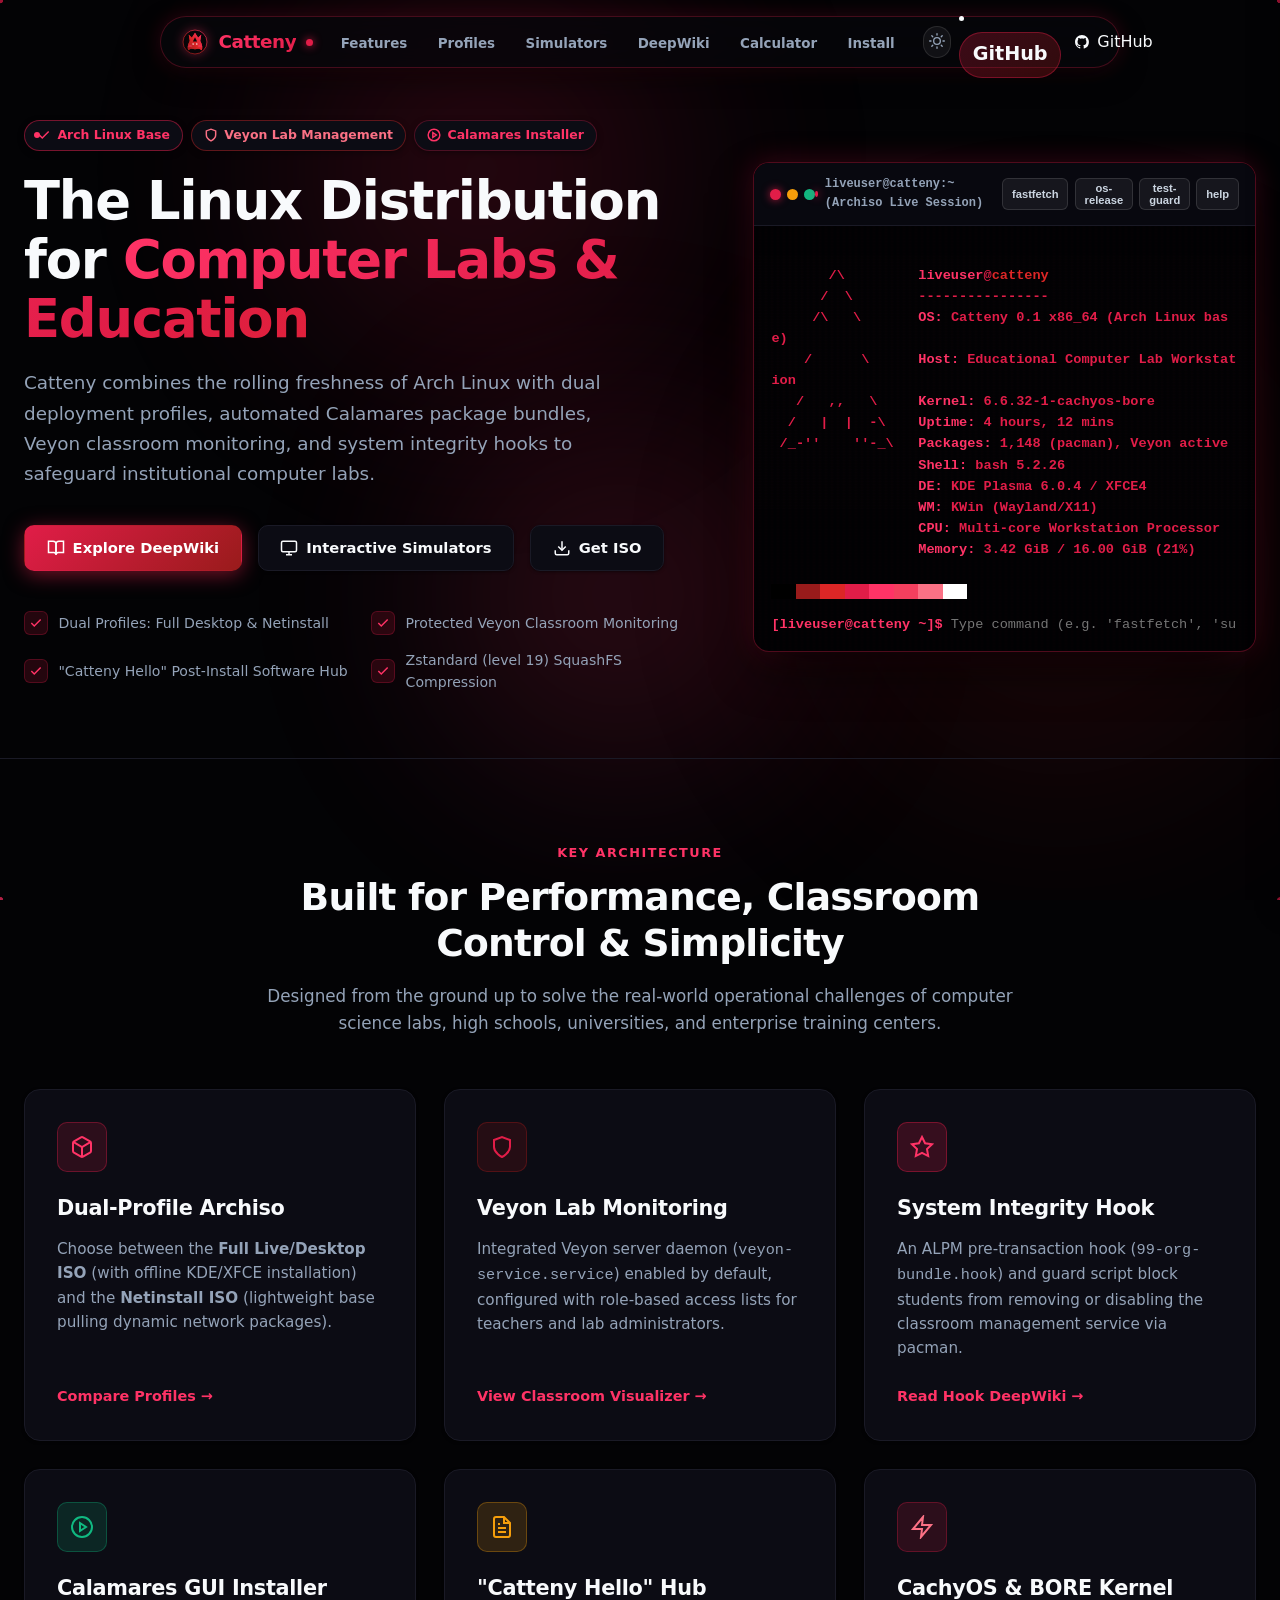
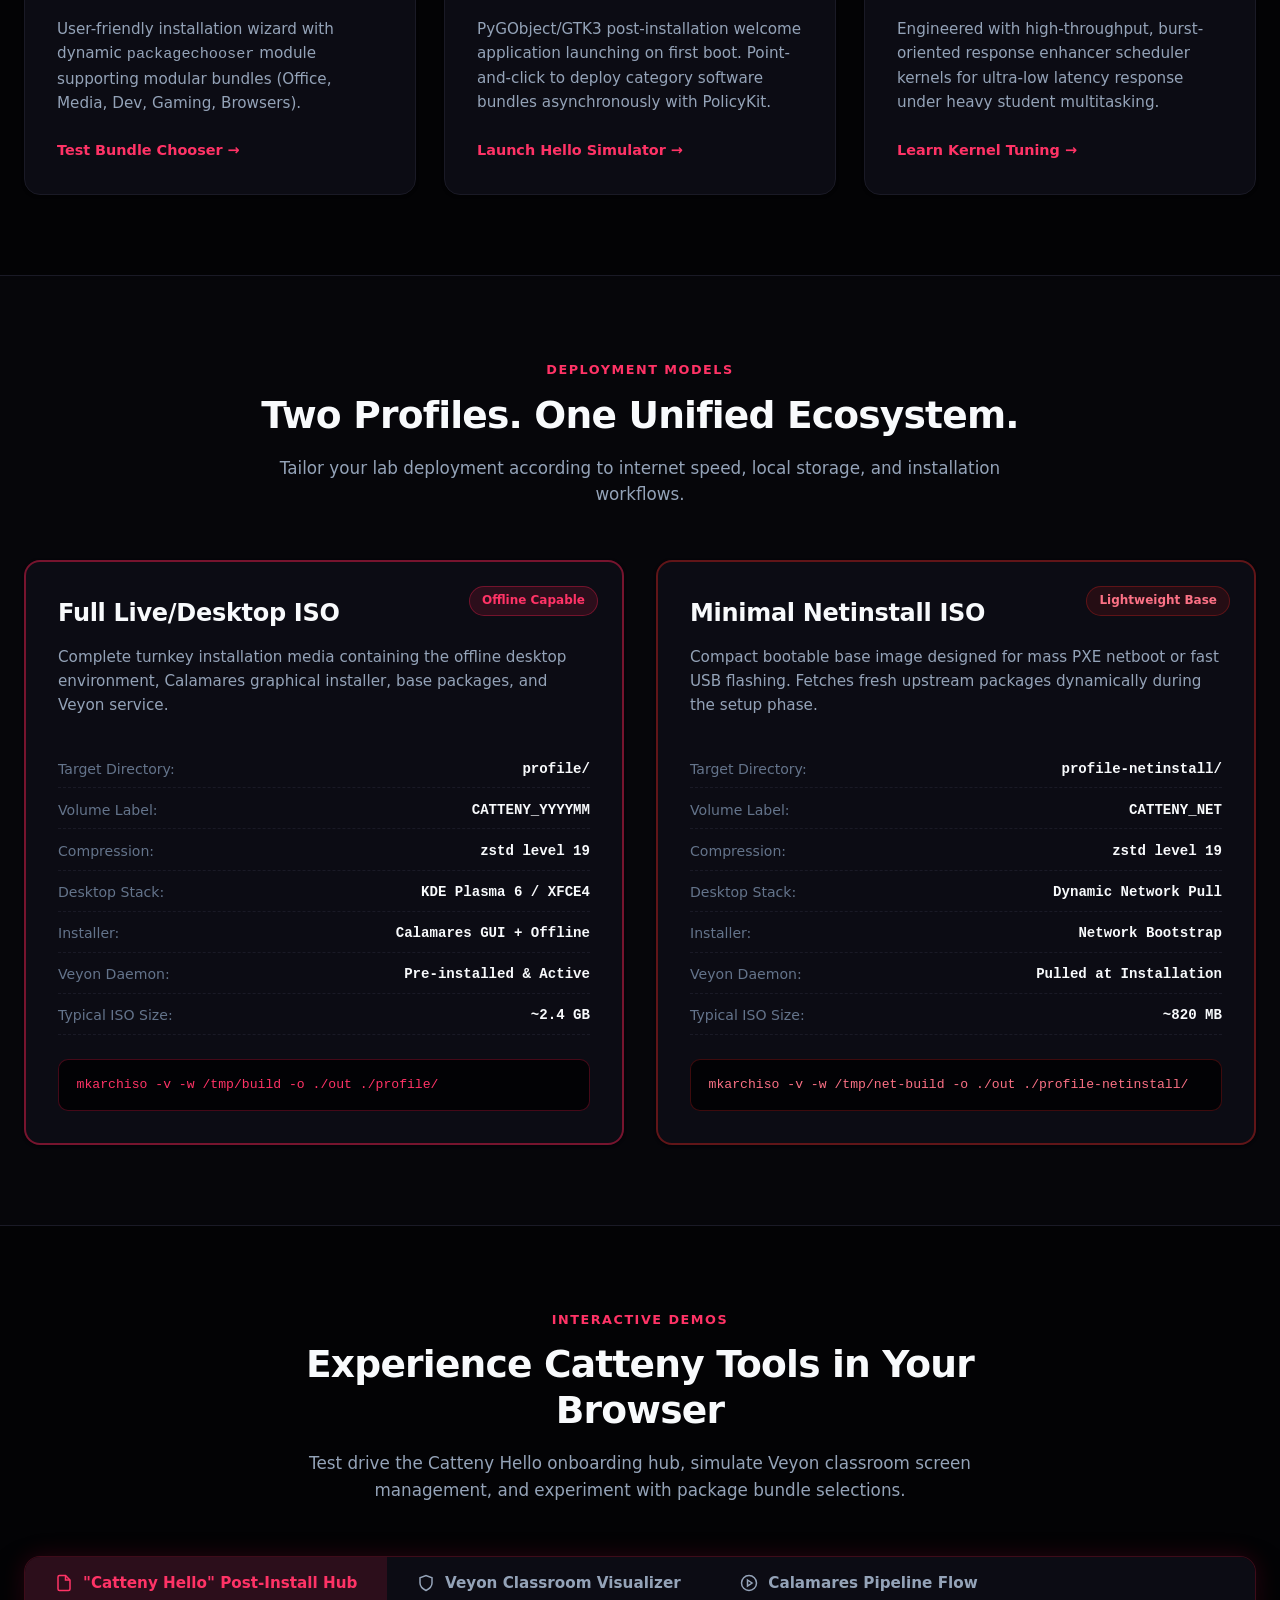
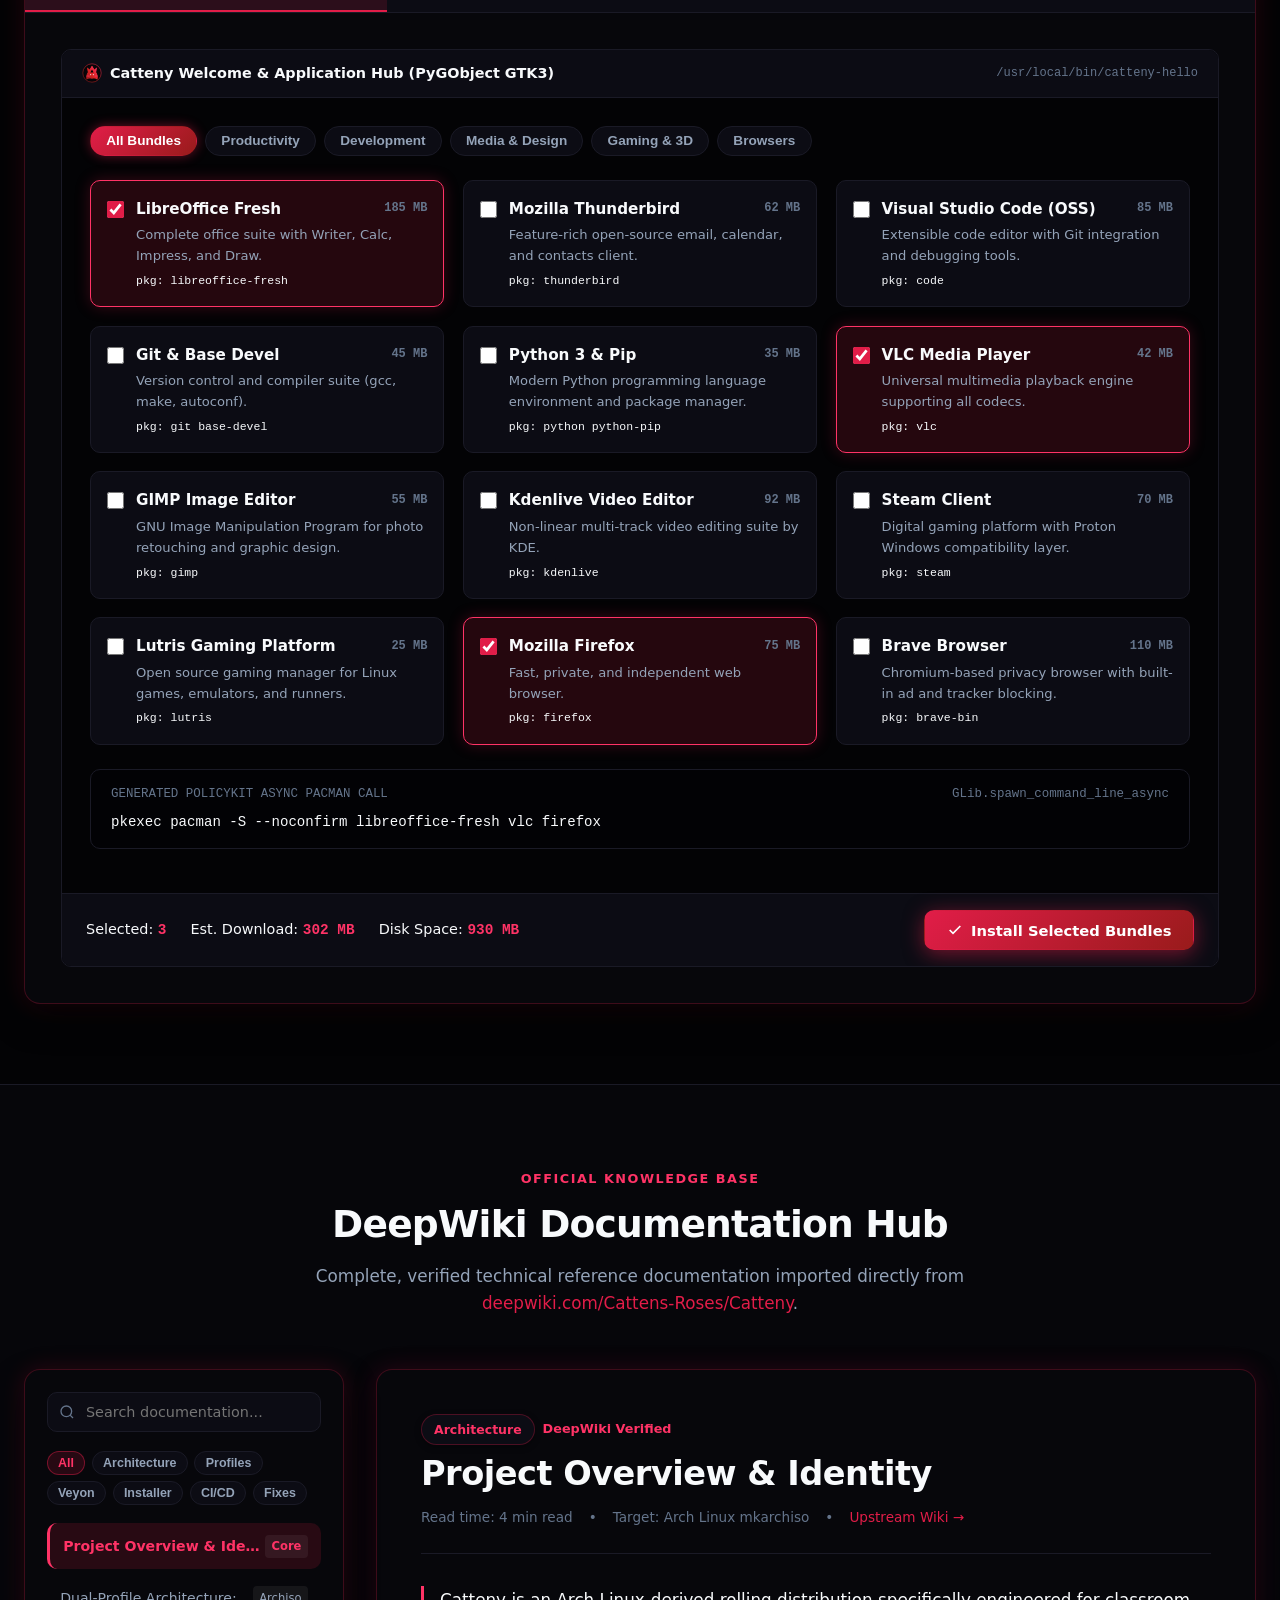
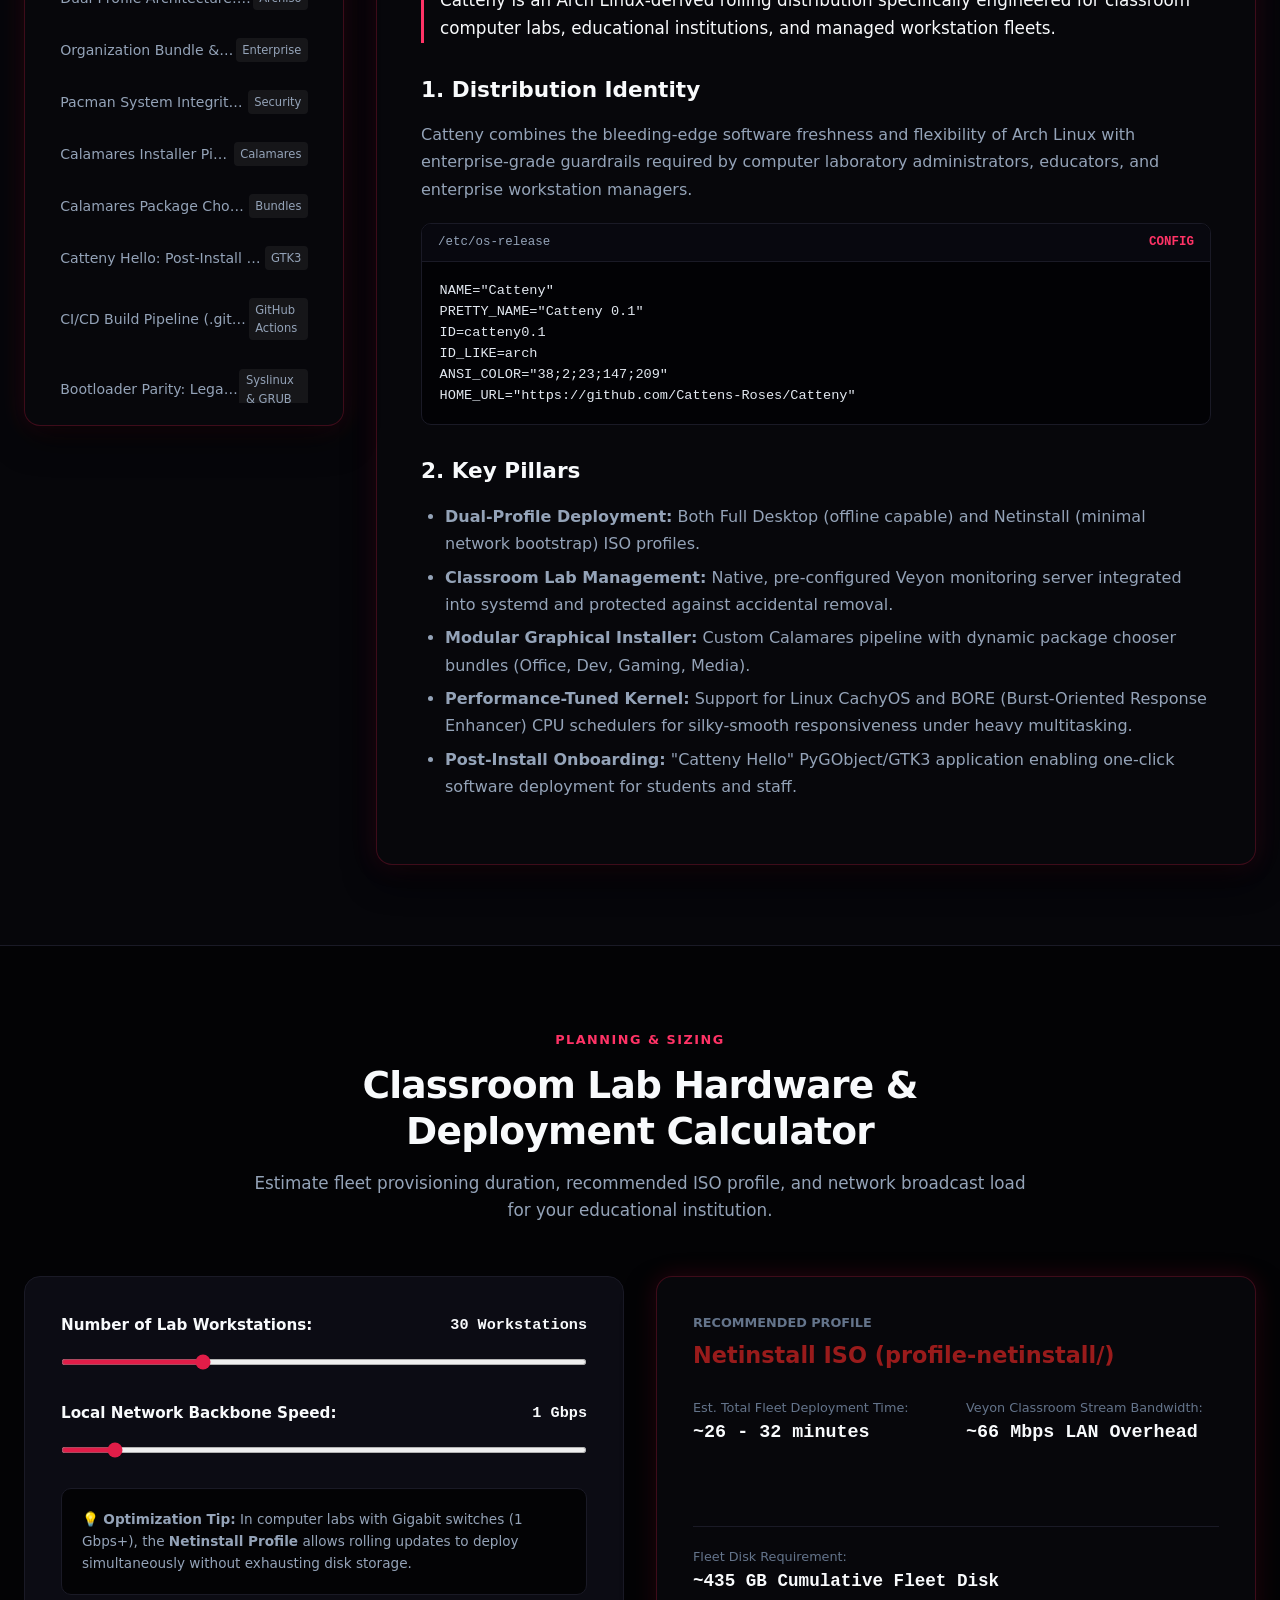
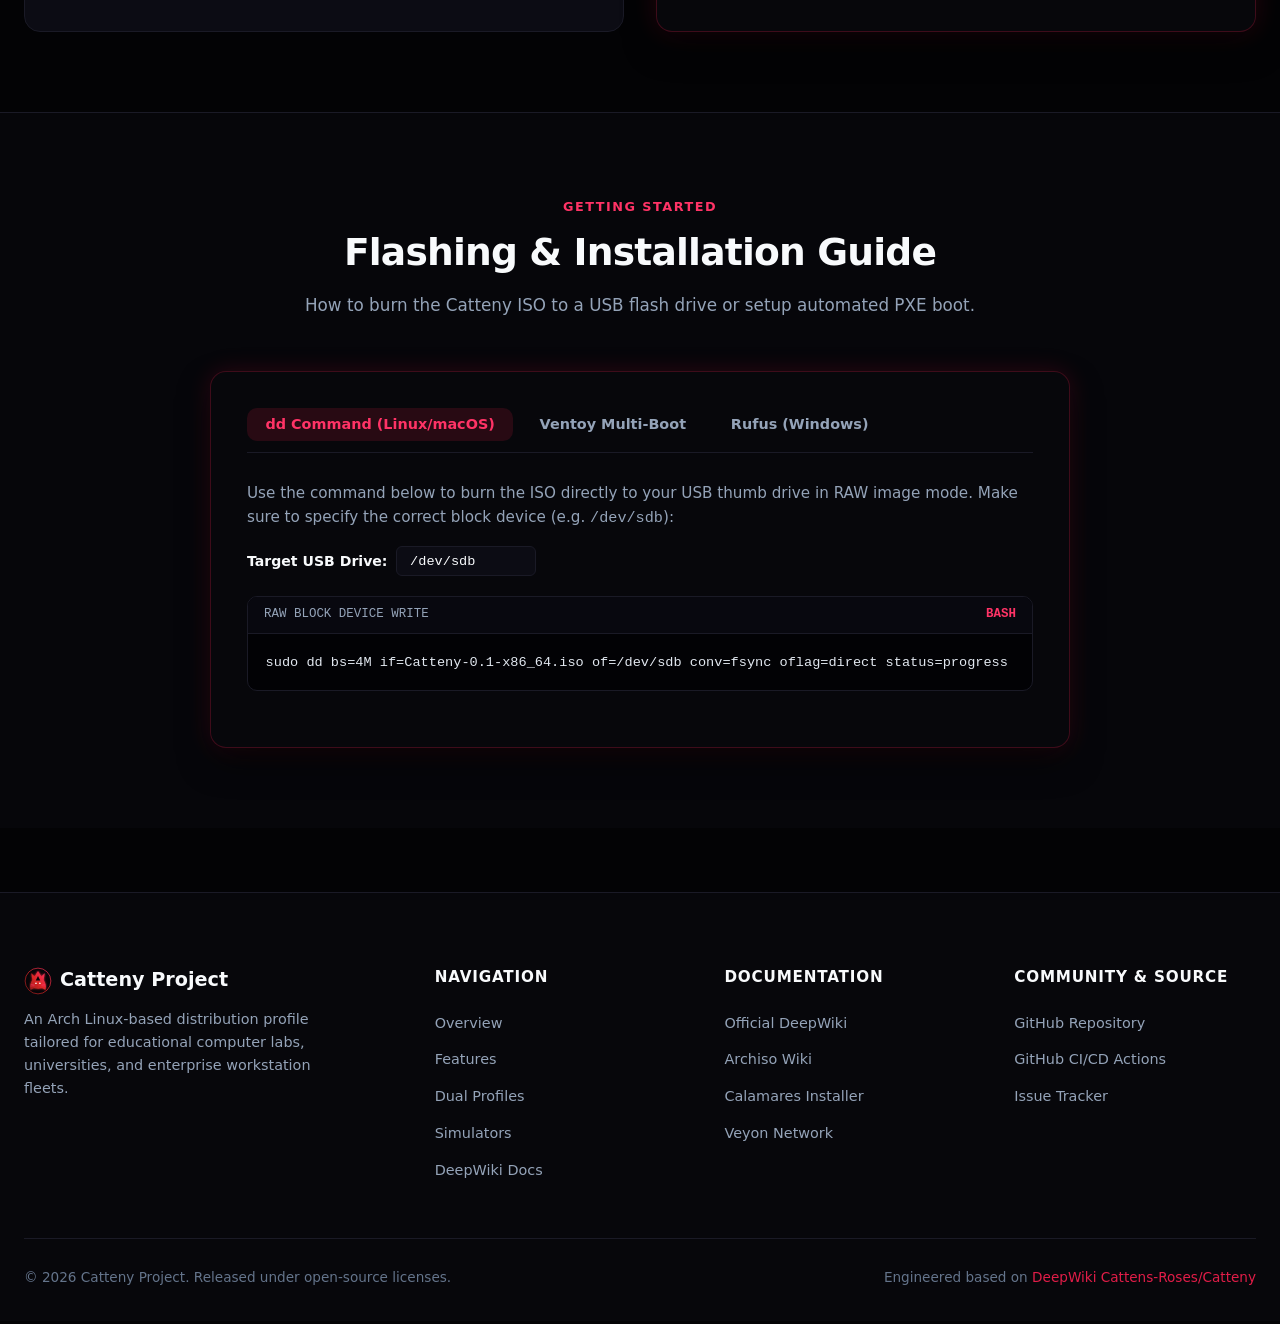
==== commit a890914d: "Fixed github pages. Changed README" ====
--- a/index.html
+++ b/index.html
@@ -53,7 +53,7 @@
           </span>
         </button>
 
-        <a href="https://github.com/Cattens-Roses/Catteny" target="_blank" rel="noopener" class="btn-github-pill" title="View Source on GitHub">
+        <li class="nav-link-item"><a href="https://github.com/Cattens-Roses/Catteny" target="_blank" rel="noopener" class="btn-github-pill btn-large" title="View Source on GitHub" style="font-size:1.2rem;padding:0.4rem 0.8rem;">GitHub</a></li>
           <svg width="16" height="16" viewBox="0 0 24 24" fill="currentColor">
             <path d="M12 0C5.37 0 0 5.37 0 12c0 5.31 3.435 9.795 8.205 11.385.6.105.825-.255.825-.57 0-.285-.015-1.23-.015-2.235-3.015.555-3.795-.735-4.035-1.41-.135-.345-.72-1.41-1.23-1.695-.42-.225-1.02-.78-.015-.795.945-.015 1.62.87 1.845 1.23 1.08 1.815 2.805 1.305 3.495.99.105-.78.42-1.305.765-1.605-2.67-.3-5.46-1.335-5.46-5.925 0-1.305.465-2.385 1.23-3.225-.12-.3-.54-1.53.12-3.18 0 0 1.005-.315 3.3 1.23.96-.27 1.98-.405 3-.405s2.04.135 3 .405c2.295-1.56 3.3-1.23 3.3-1.23.66 1.65.24 2.88.12 3.18.765.84 1.23 1.905 1.23 3.225 0 4.605-2.805 5.625-5.475 5.925.435.375.81 1.095.81 2.22 0 1.605-.015 2.895-.015 3.3 0 .315.225.69.825.57A12.02 12.02 0 0024 12c0-6.63-5.37-12-12-12z"/>
           </svg>
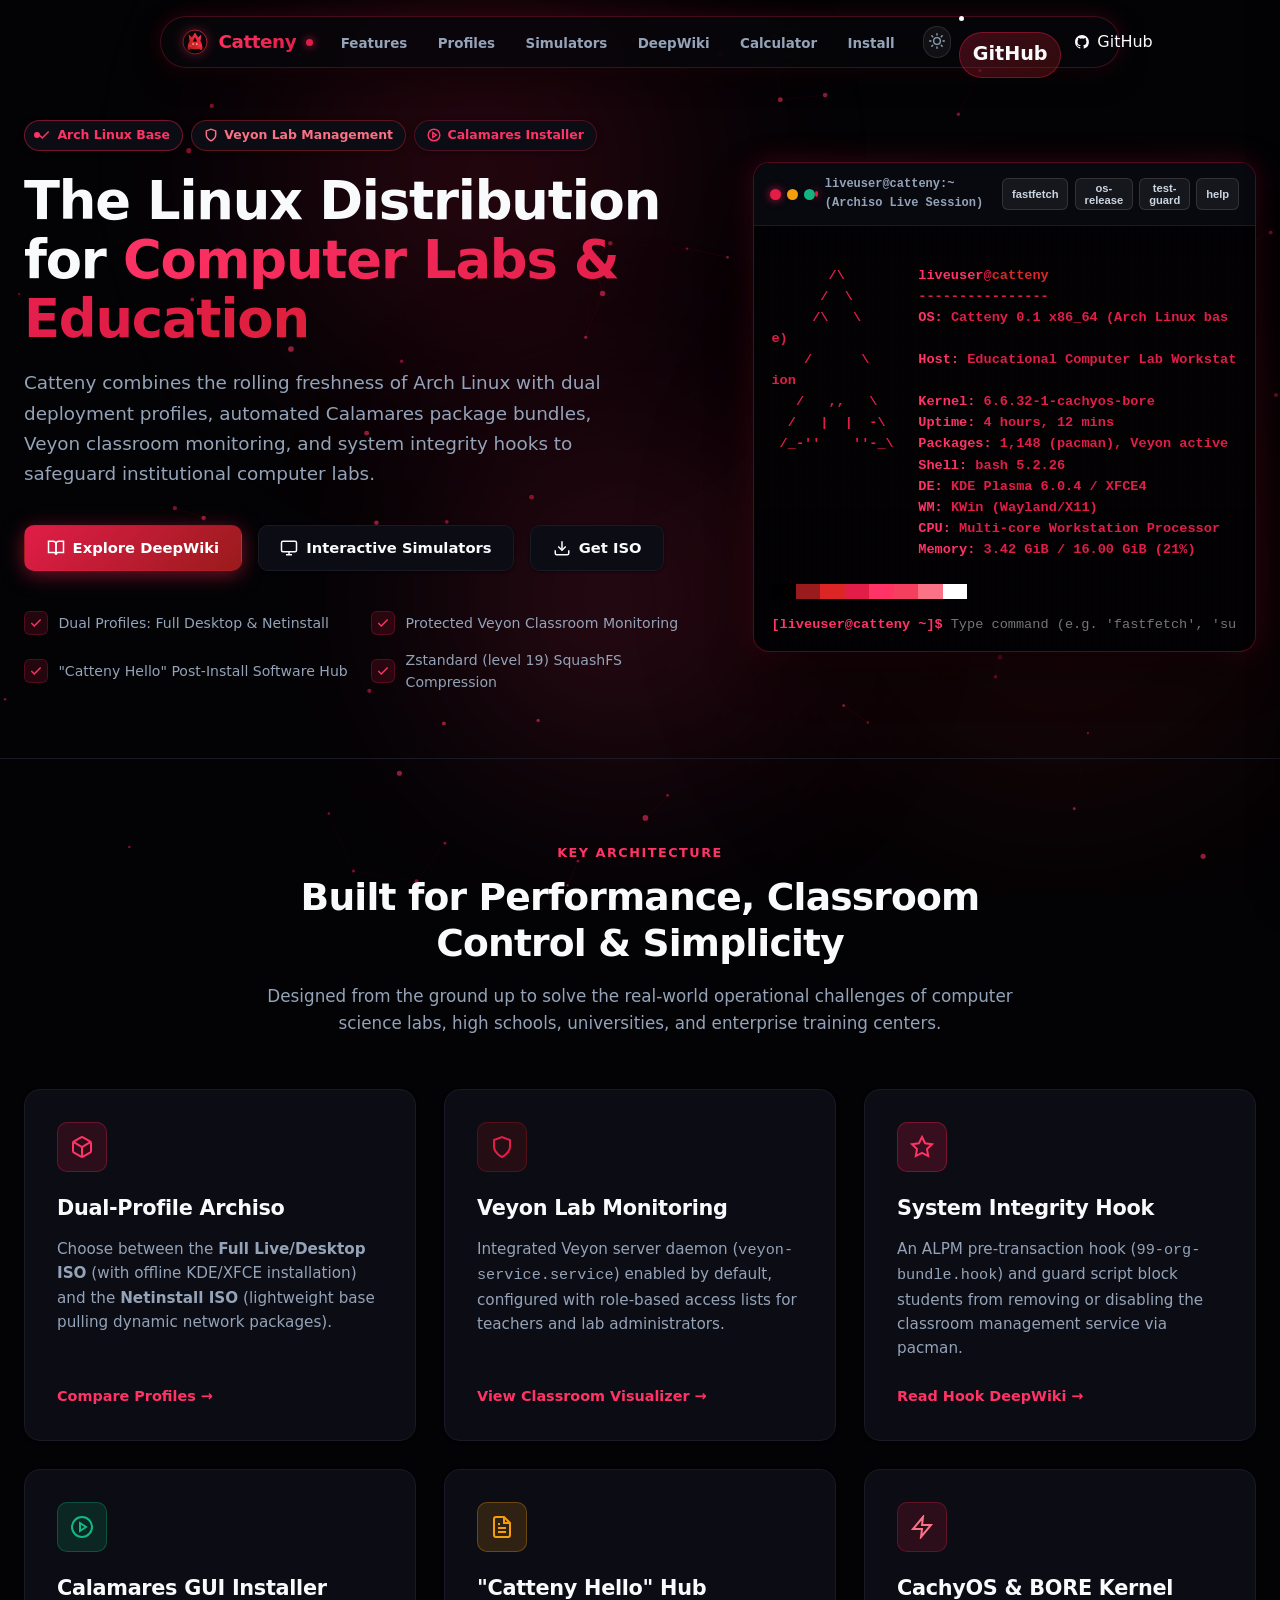
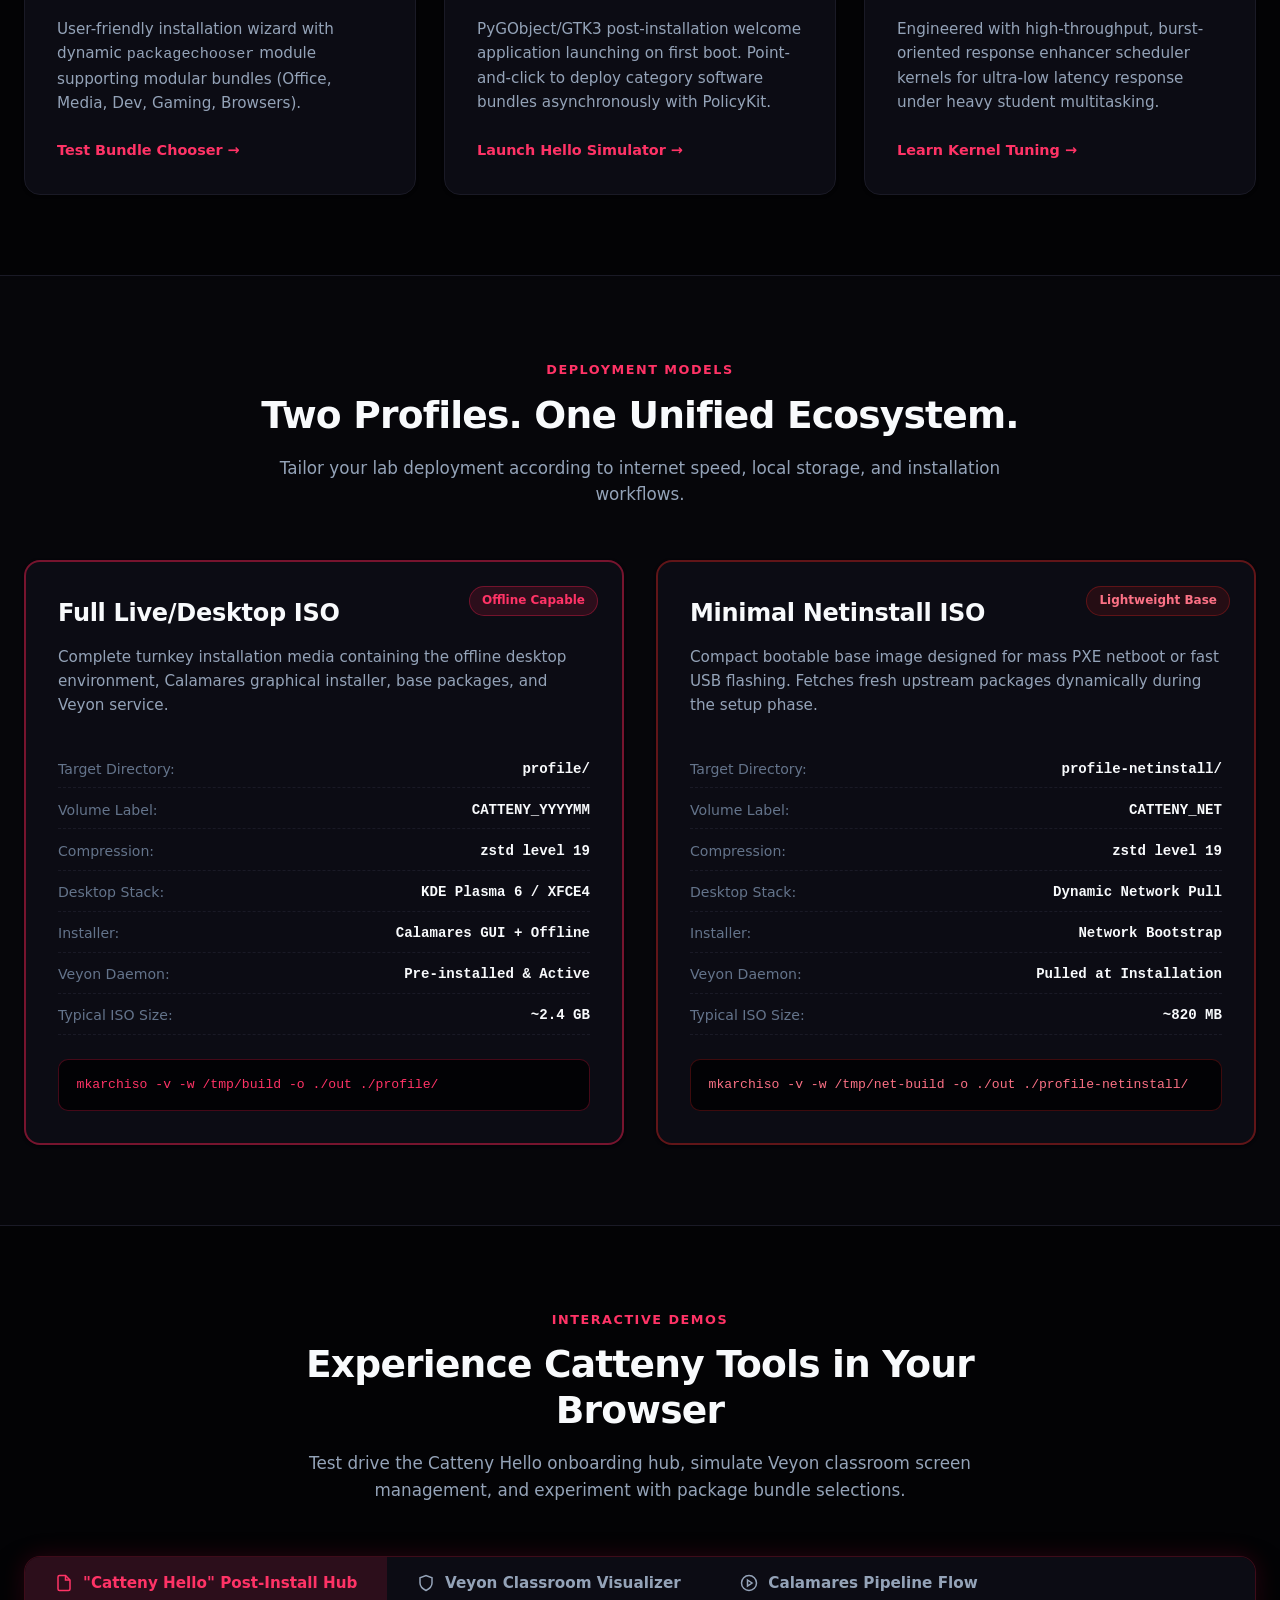
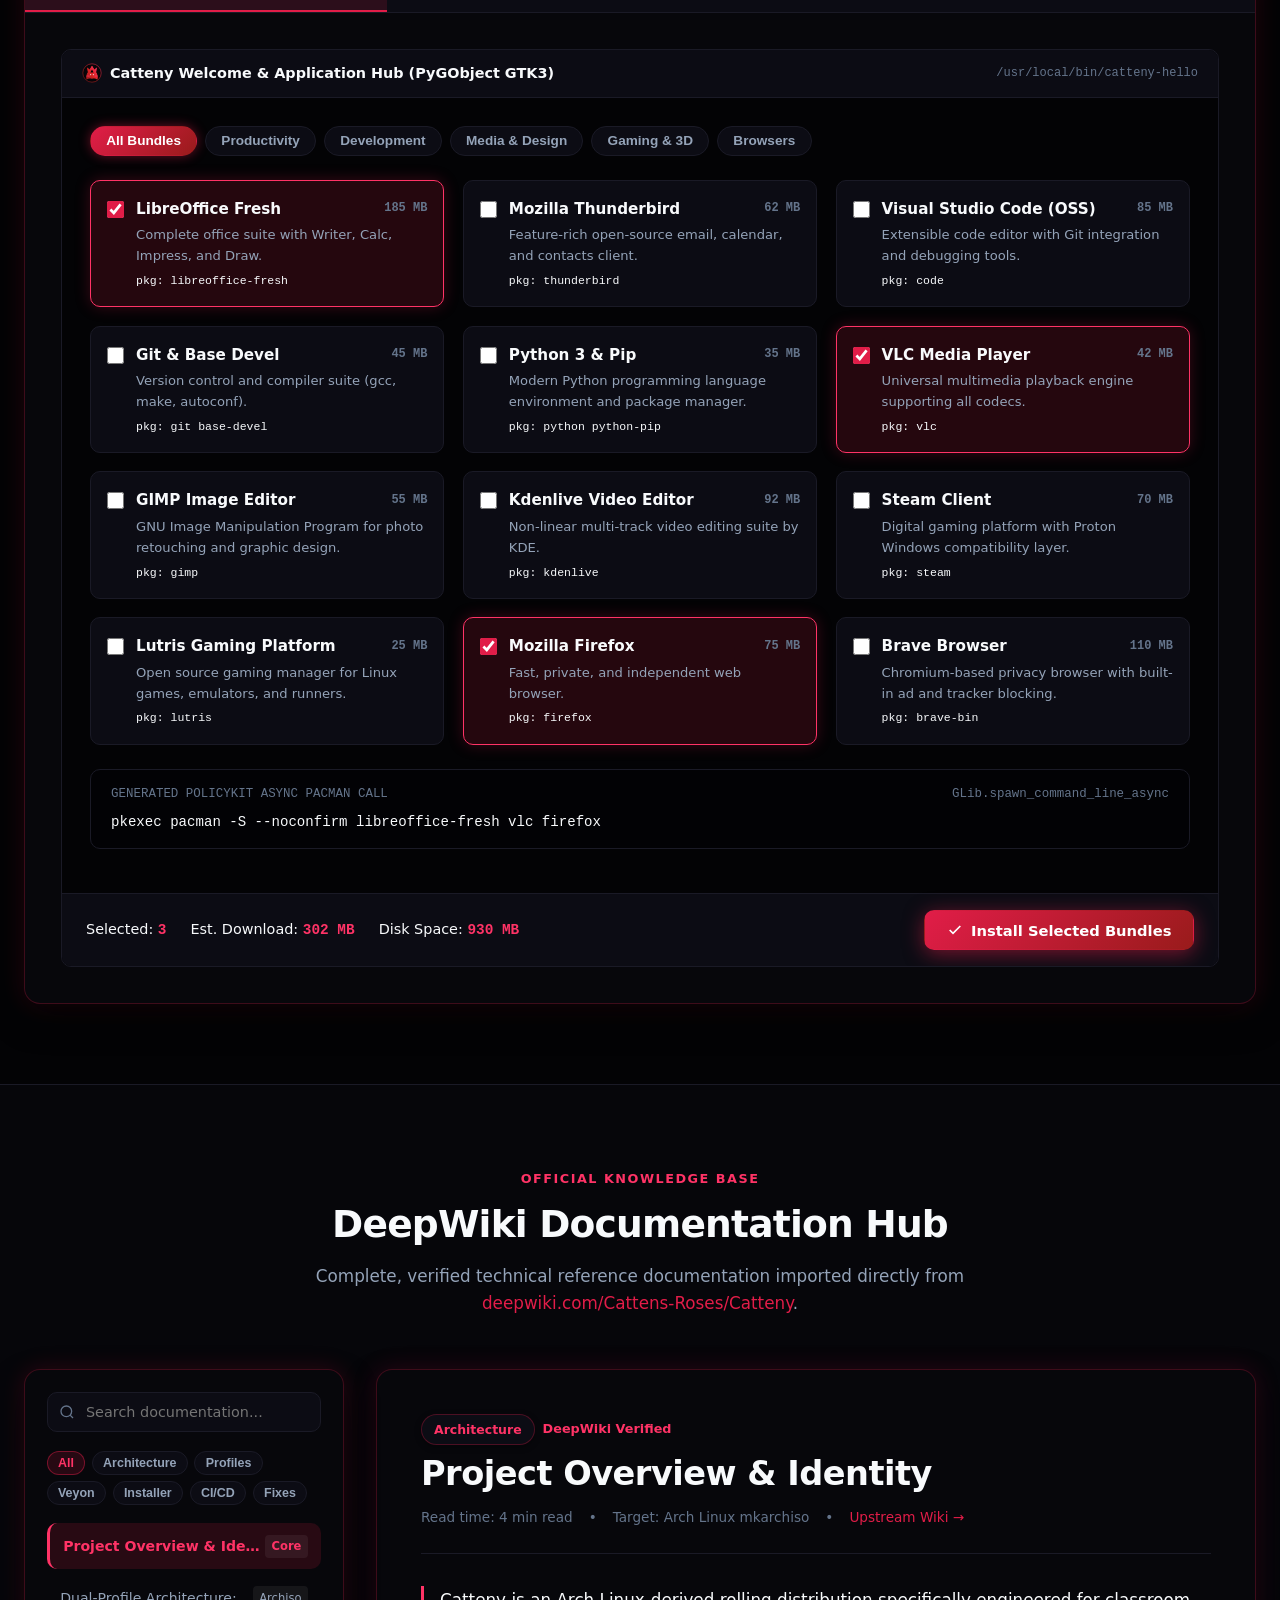
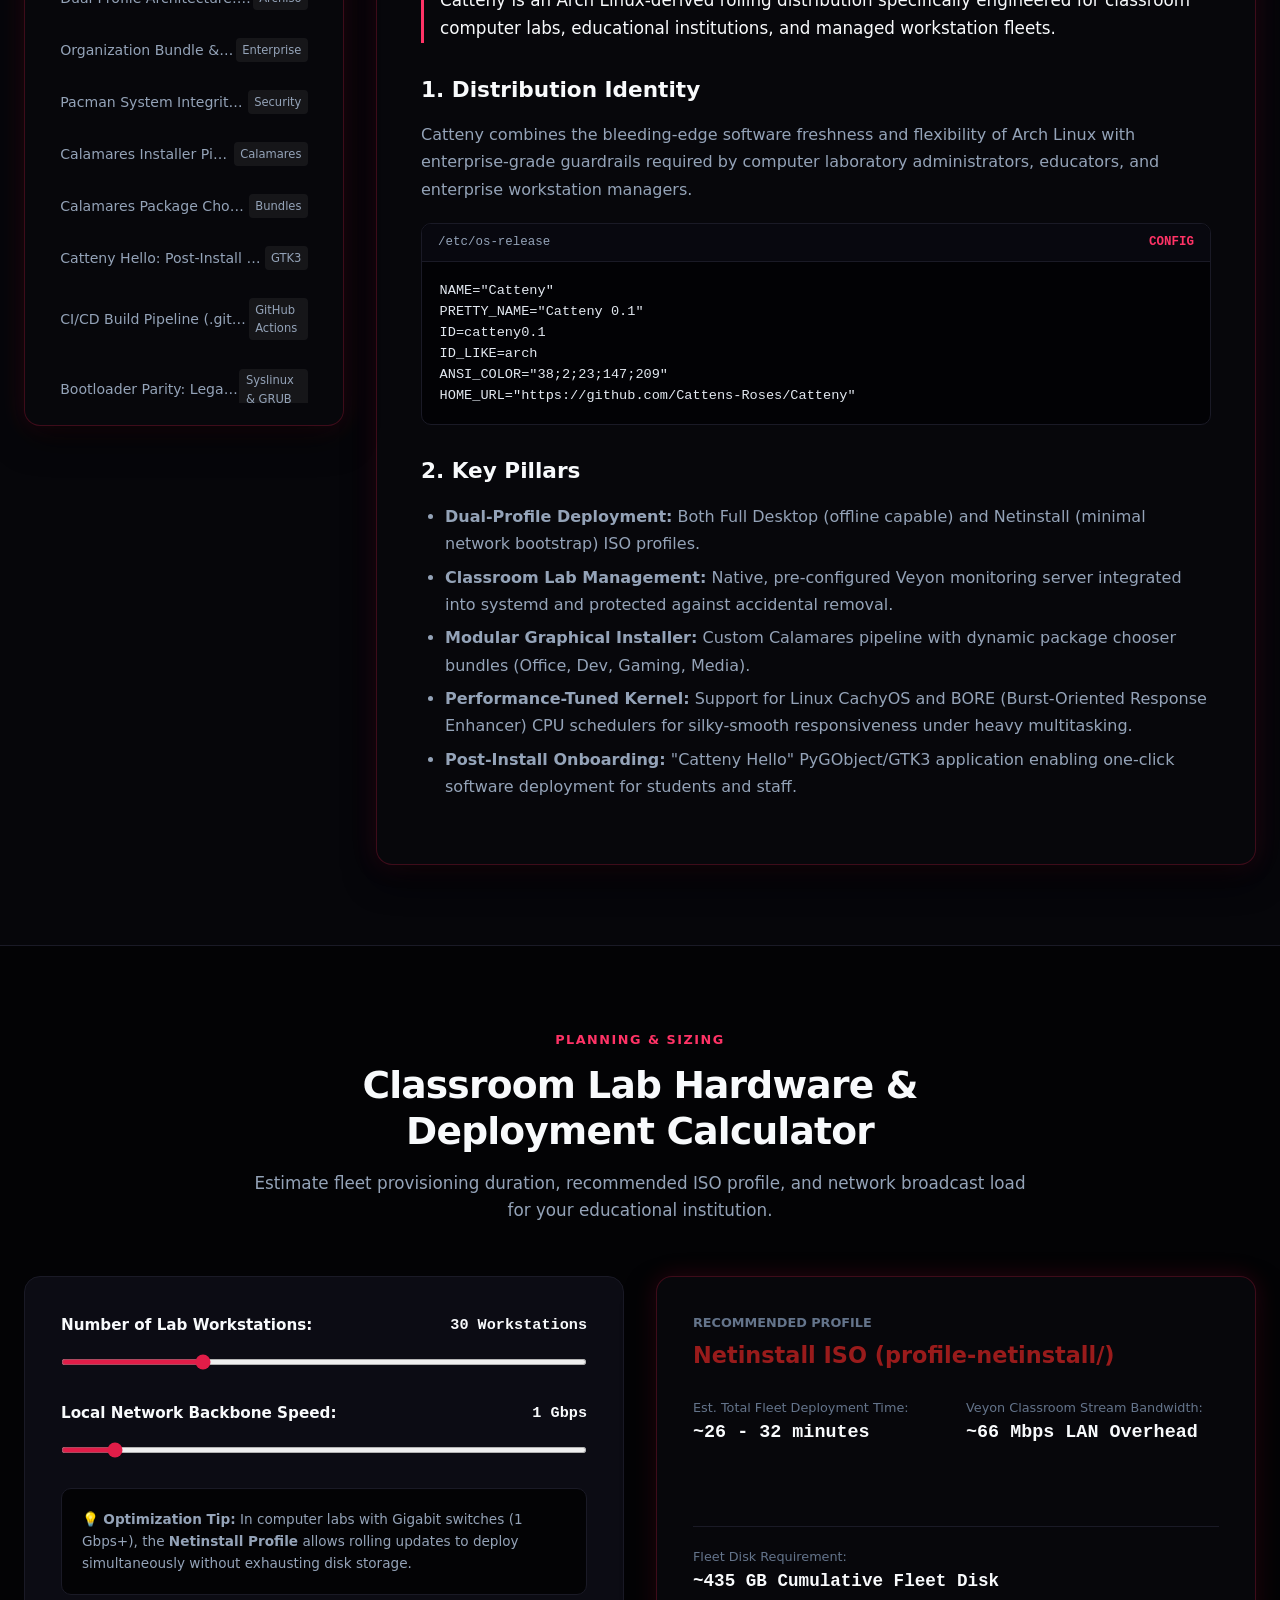
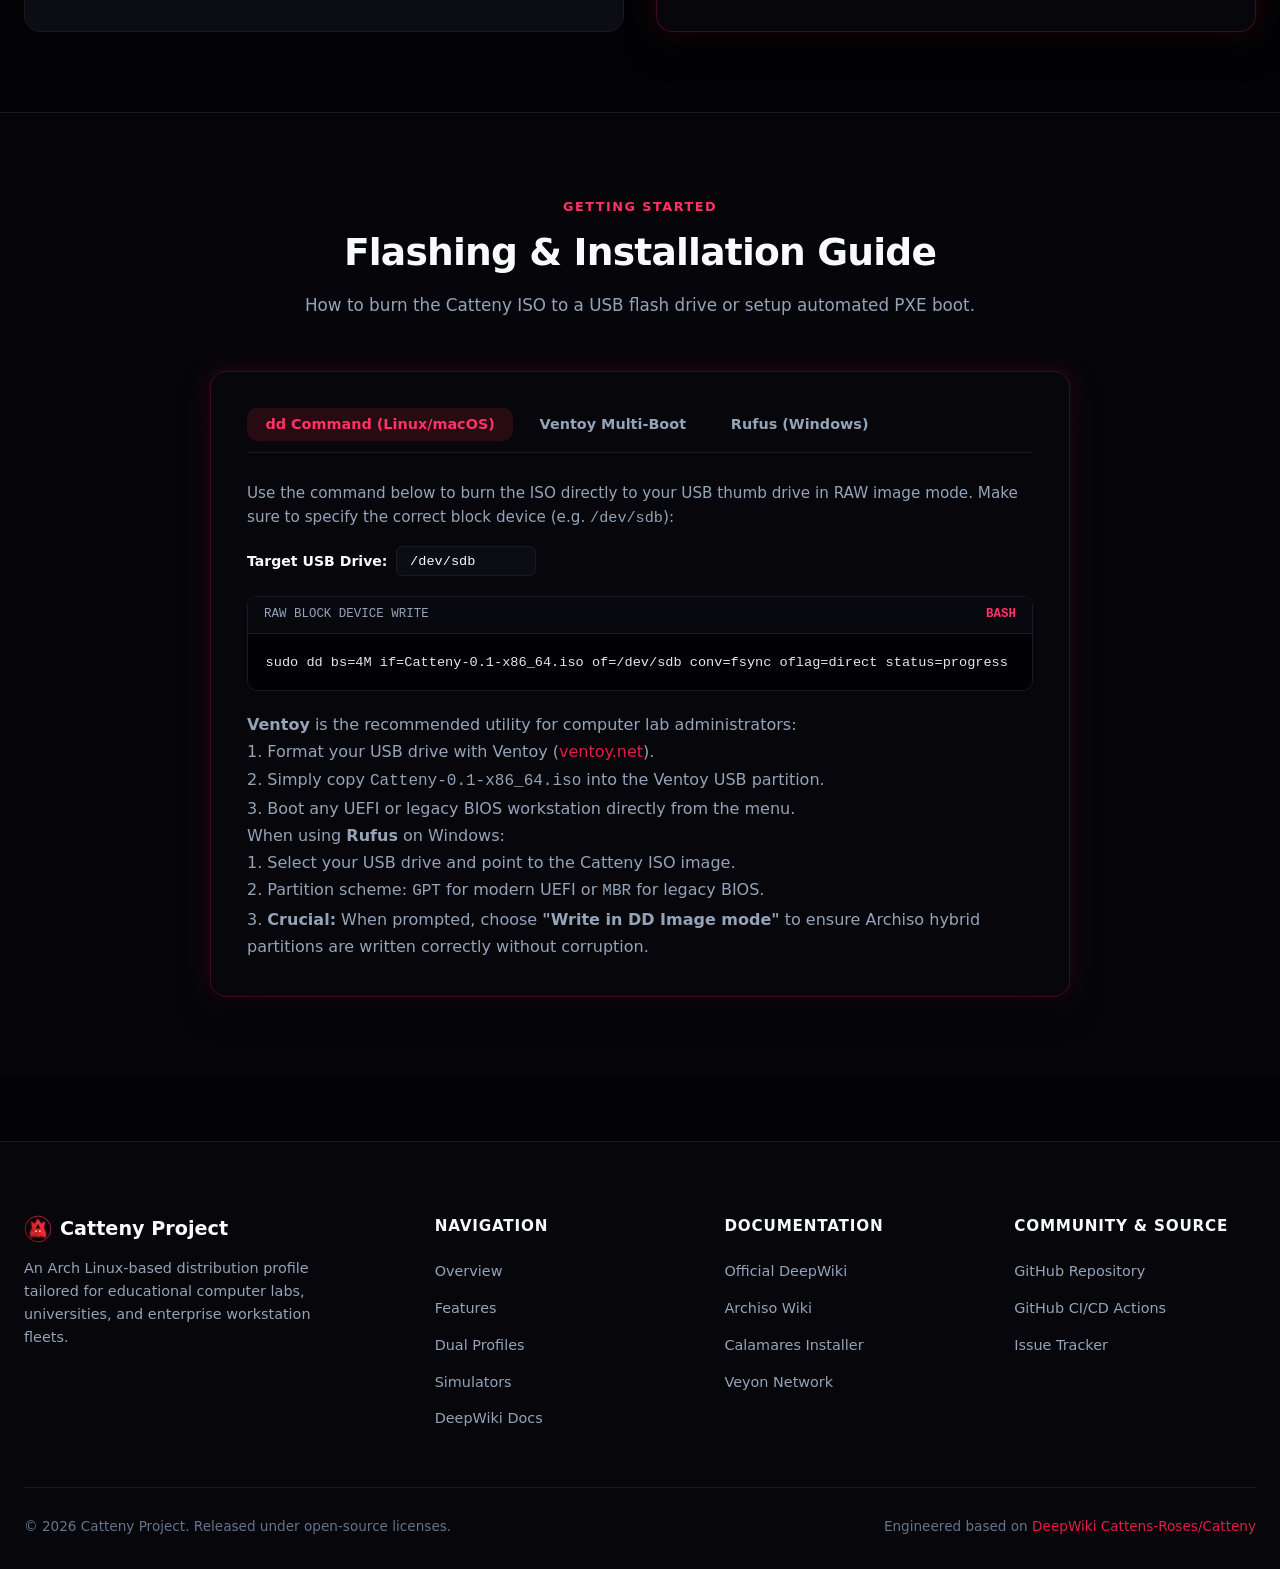
==== commit 9730ef13: "added pacman config" ====
--- a/index.html
+++ b/index.html
@@ -480,50 +480,75 @@
           </div>
         </div>
 
-        <!-- Panel 3: Calamares Pipeline -->
+        <!-- Panel 3: Calamares Pipeline (Interactive) -->
         <div id="panel-calamares" class="sim-panel">
           <div style="max-width:850px; margin:0 auto;">
             <h3 style="font-size:1.3rem; margin-bottom:0.75rem;">Calamares Modular Execution Pipeline</h3>
-            <p style="color:var(--text-muted); font-size:0.95rem; margin-bottom:2rem;">
+            <p style="color:var(--text-muted); font-size:0.95rem; margin-bottom:1rem;">
               Calamares bifurcates system installation into an interactive user presentation queue and an isolated chroot execution queue governed by <code>settings.conf</code>.
+              <strong style="color:var(--accent-red);">Click any module</strong> to see its details. Press <strong>Run Pipeline</strong> to simulate installation.
             </p>
+
+            <!-- Pipeline info panel -->
+            <div id="pipeline-info-box" style="display:none; margin-bottom:1.25rem; padding:1rem 1.25rem; border-radius:var(--radius-md); border:1px solid var(--accent-red); background:rgba(225,29,72,0.08); transition:all 0.3s ease;">
+              <div style="display:flex; justify-content:space-between; align-items:center; margin-bottom:0.4rem;">
+                <span id="pipeline-info-title" style="font-weight:700; color:var(--accent-red); font-size:0.95rem;"></span>
+                <button id="pipeline-info-close" style="background:none; border:none; color:var(--text-dim); cursor:pointer; font-size:1.2rem;">&times;</button>
+              </div>
+              <p id="pipeline-info-desc" style="font-size:0.88rem; color:var(--text-muted); margin:0; line-height:1.5;"></p>
+            </div>
 
             <div style="display:flex; flex-direction:column; gap:1rem;">
               <div class="pipeline-phase-card">
                 <div style="font-size:0.8rem; font-weight:700; color:var(--accent-cyan); margin-bottom:0.6rem;">PHASE 1: PRESENTATION QUEUE (UI)</div>
                 <div style="display:flex; flex-wrap:wrap; gap:0.5rem;">
-                  <span class="pill-badge">1. welcome</span>
-                  <span class="pill-badge">2. keyboard</span>
-                  <span class="pill-badge">3. partition</span>
-                  <span class="pill-badge">4. users</span>
-                  <span class="pill-badge" style="border-color:var(--primary); color:#ffffff; background:var(--primary);">5. packagechooser</span>
-                  <span class="pill-badge">6. summary</span>
+                  <span class="pill-badge pipeline-module" data-module="welcome" style="cursor:pointer; transition:all 0.2s ease;">1. welcome</span>
+                  <span class="pill-badge pipeline-module" data-module="keyboard" style="cursor:pointer; transition:all 0.2s ease;">2. keyboard</span>
+                  <span class="pill-badge pipeline-module" data-module="partition" style="cursor:pointer; transition:all 0.2s ease;">3. partition</span>
+                  <span class="pill-badge pipeline-module" data-module="users" style="cursor:pointer; transition:all 0.2s ease;">4. users</span>
+                  <span class="pill-badge pipeline-module" data-module="packagechooser" style="border-color:var(--primary); color:#ffffff; background:var(--primary); cursor:pointer; transition:all 0.2s ease;">5. packagechooser</span>
+                  <span class="pill-badge pipeline-module" data-module="summary" style="cursor:pointer; transition:all 0.2s ease;">6. summary</span>
                 </div>
               </div>
 
-              <div class="pipeline-connector">&darr;</div>
+              <div class="pipeline-connector" id="pipeline-arrow-1">&darr;</div>
 
               <div class="pipeline-phase-card">
                 <div style="font-size:0.8rem; font-weight:700; color:var(--secondary); margin-bottom:0.6rem;">PHASE 2: GLOBALSTORAGE SERIALIZATION</div>
-                <p style="font-size:0.85rem; color:var(--text-muted); font-family:var(--font-mono);">
+                <p id="pipeline-globalstorage" style="font-size:0.85rem; color:var(--text-muted); font-family:var(--font-mono);">
                   GlobalStorage.set("packagechooser_packagechooser", ["libreoffice-fresh", "thunderbird", "vlc", "steam"])
                 </p>
               </div>
 
-              <div class="pipeline-connector">&darr;</div>
+              <div class="pipeline-connector" id="pipeline-arrow-2">&darr;</div>
 
               <div class="pipeline-phase-card">
                 <div style="font-size:0.8rem; font-weight:700; color:#10b981; margin-bottom:0.6rem;">PHASE 3: CHROOT EXECUTION QUEUE (/target)</div>
                 <div style="display:flex; flex-wrap:wrap; gap:0.5rem;">
-                  <span class="pill-badge">mount</span>
-                  <span class="pill-badge">fstab</span>
-                  <span class="pill-badge">machineid</span>
-                  <span class="pill-badge">initcpio</span>
-                  <span class="pill-badge" style="border-color:#10b981; color:#ffffff; background:#10b981;">packages (pacman execution)</span>
-                  <span class="pill-badge">bootloader (grub/syslinux)</span>
-                  <span class="pill-badge">services-systemd (veyon)</span>
-                  <span class="pill-badge">umount</span>
+                  <span class="pill-badge pipeline-module" data-module="mount" style="cursor:pointer; transition:all 0.2s ease;">mount</span>
+                  <span class="pill-badge pipeline-module" data-module="fstab" style="cursor:pointer; transition:all 0.2s ease;">fstab</span>
+                  <span class="pill-badge pipeline-module" data-module="machineid" style="cursor:pointer; transition:all 0.2s ease;">machineid</span>
+                  <span class="pill-badge pipeline-module" data-module="initcpio" style="cursor:pointer; transition:all 0.2s ease;">initcpio</span>
+                  <span class="pill-badge pipeline-module" data-module="packages" style="border-color:#10b981; color:#ffffff; background:#10b981; cursor:pointer; transition:all 0.2s ease;">packages (pacman execution)</span>
+                  <span class="pill-badge pipeline-module" data-module="bootloader" style="cursor:pointer; transition:all 0.2s ease;">bootloader (grub/syslinux)</span>
+                  <span class="pill-badge pipeline-module" data-module="services" style="cursor:pointer; transition:all 0.2s ease;">services-systemd (veyon)</span>
+                  <span class="pill-badge pipeline-module" data-module="umount" style="cursor:pointer; transition:all 0.2s ease;">umount</span>
                 </div>
+              </div>
+            </div>
+
+            <!-- Pipeline simulation controls -->
+            <div style="margin-top:1.5rem; display:flex; gap:1rem; align-items:center; flex-wrap:wrap;">
+              <button id="run-pipeline-btn" class="btn btn-primary btn-flashy">
+                <span class="btn-shine"></span>
+                <svg width="16" height="16" viewBox="0 0 24 24" fill="none" stroke="currentColor" stroke-width="2.5"><polygon points="5 3 19 12 5 21 5 3"></polygon></svg>
+                Run Pipeline Simulation
+              </button>
+              <span id="pipeline-sim-status" style="font-size:0.85rem; color:var(--text-dim); font-family:var(--font-mono);"></span>
+            </div>
+            <div id="pipeline-progress-box" style="display:none; margin-top:1rem;">
+              <div style="width:100%; height:8px; background:var(--border); border-radius:4px; overflow:hidden;">
+                <div id="pipeline-progress-bar" style="width:0%; height:100%; background:linear-gradient(90deg, var(--accent-red), #10b981); transition:width 0.3s ease;"></div>
               </div>
             </div>
           </div>
@@ -673,7 +698,7 @@
           </div>
         </div>
 
-        <div id="flash-ventoy" class="flash-panel" style="display:none;">
+        <div id="flash-ventoy" class="flash-panel">
           <p style="color:var(--text-muted); line-height:1.7;">
             <strong>Ventoy</strong> is the recommended utility for computer lab administrators:
             <br>1. Format your USB drive with Ventoy (<a href="https://www.ventoy.net" target="_blank" rel="noopener">ventoy.net</a>).
@@ -682,7 +707,7 @@
           </p>
         </div>
 
-        <div id="flash-rufus" class="flash-panel" style="display:none;">
+        <div id="flash-rufus" class="flash-panel">
           <p style="color:var(--text-muted); line-height:1.7;">
             When using <strong>Rufus</strong> on Windows:
             <br>1. Select your USB drive and point to the Catteny ISO image.
